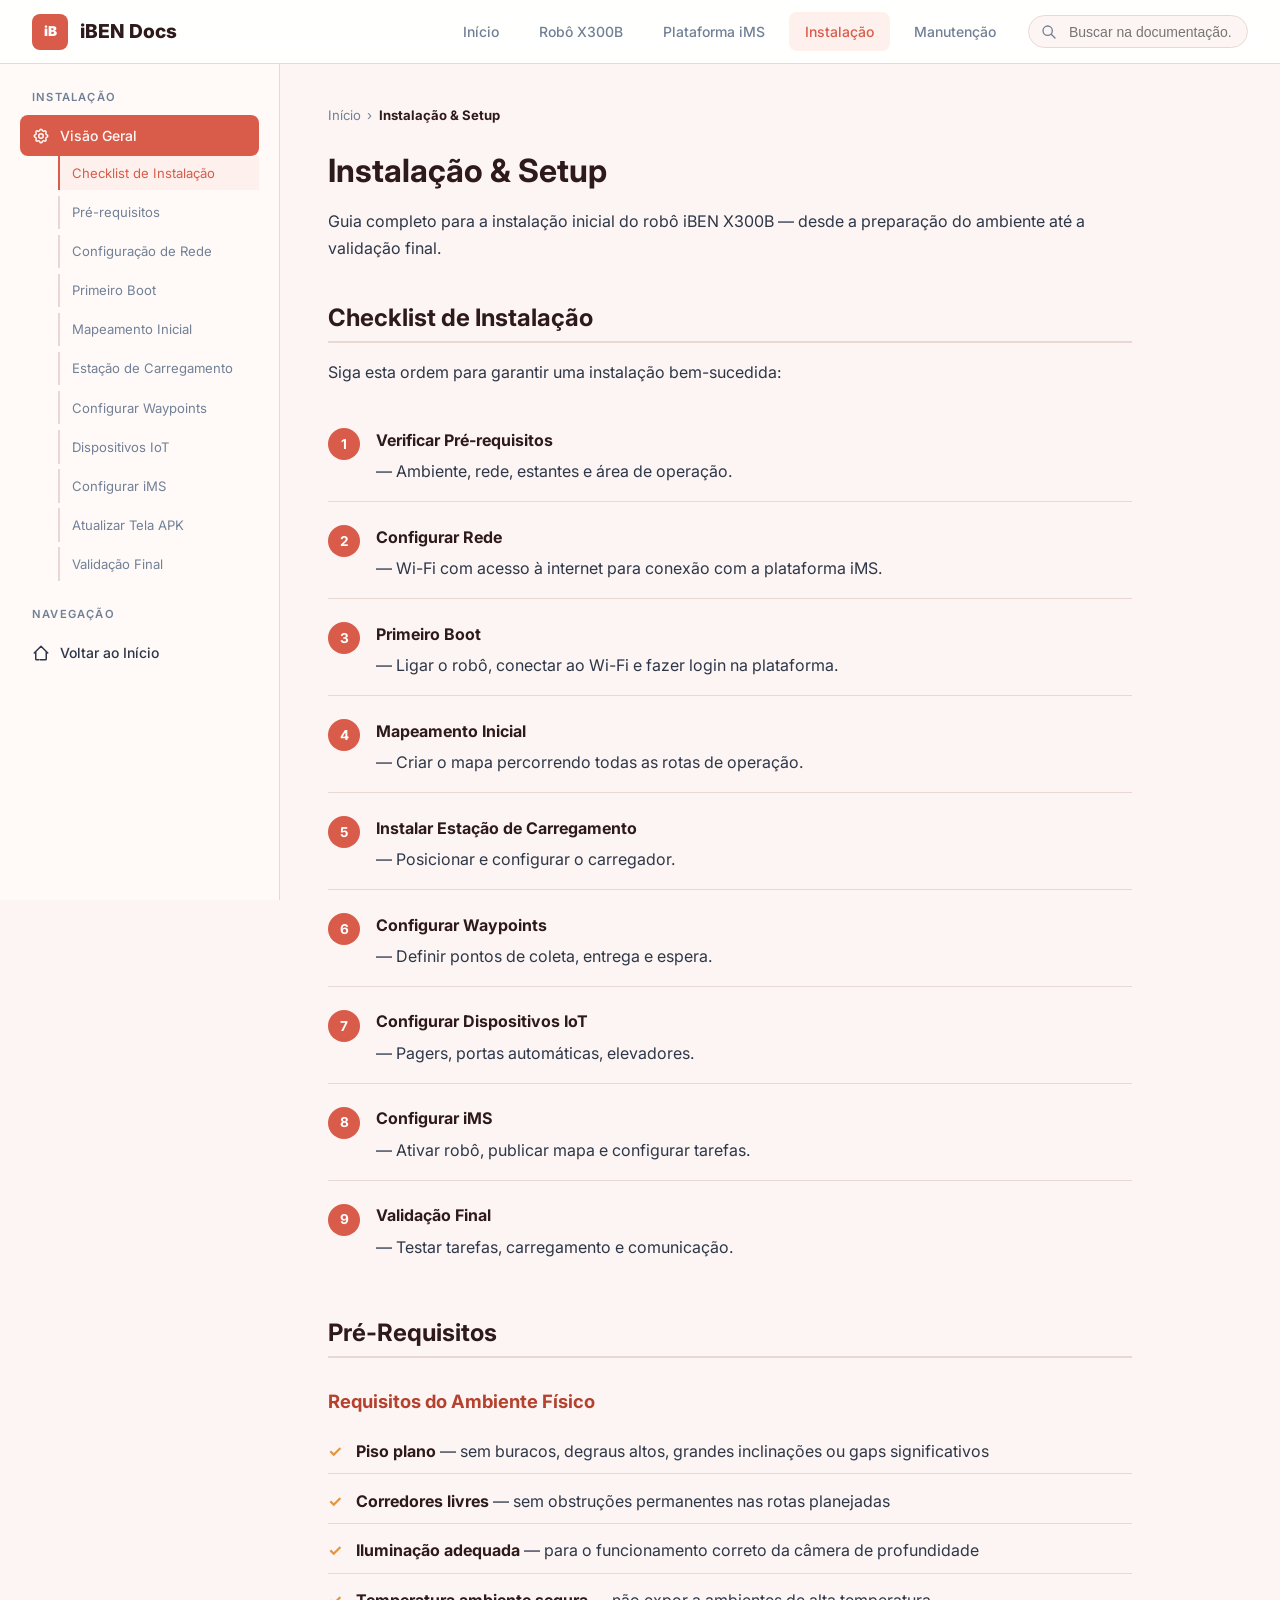
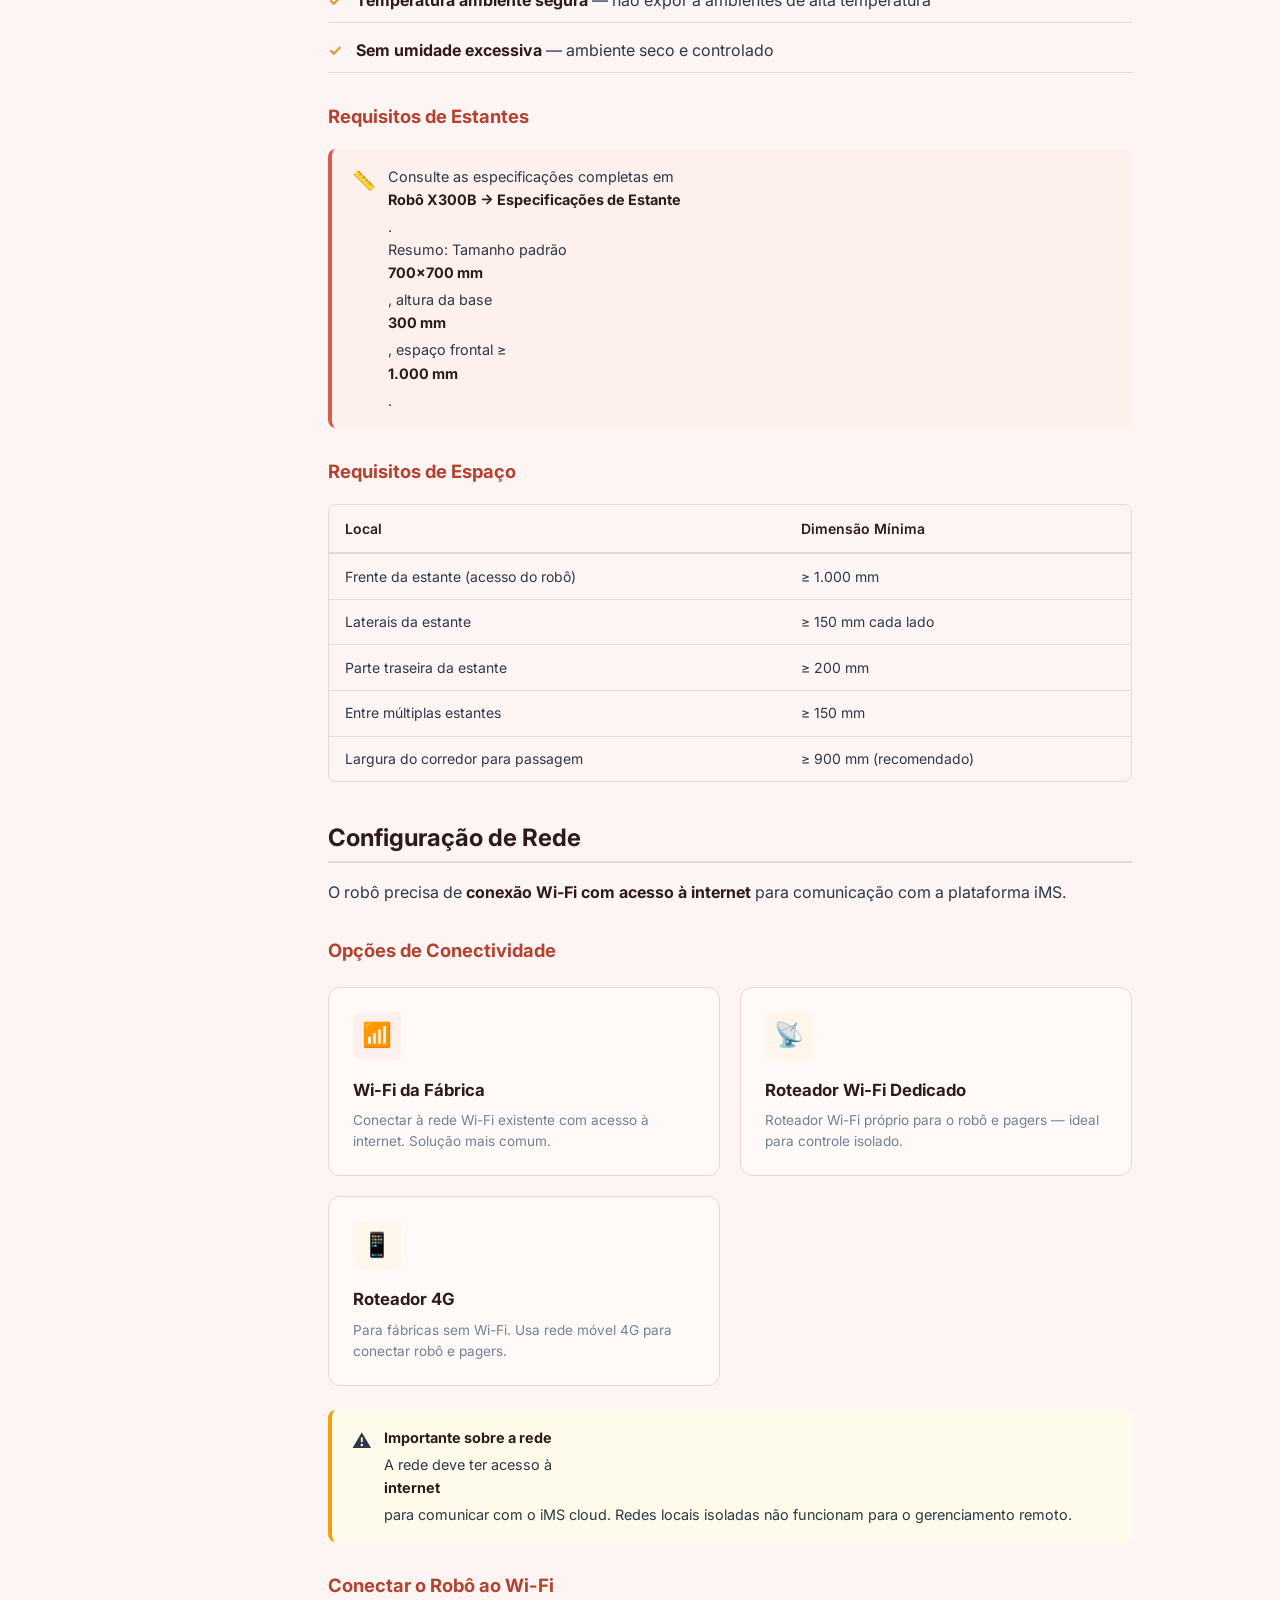
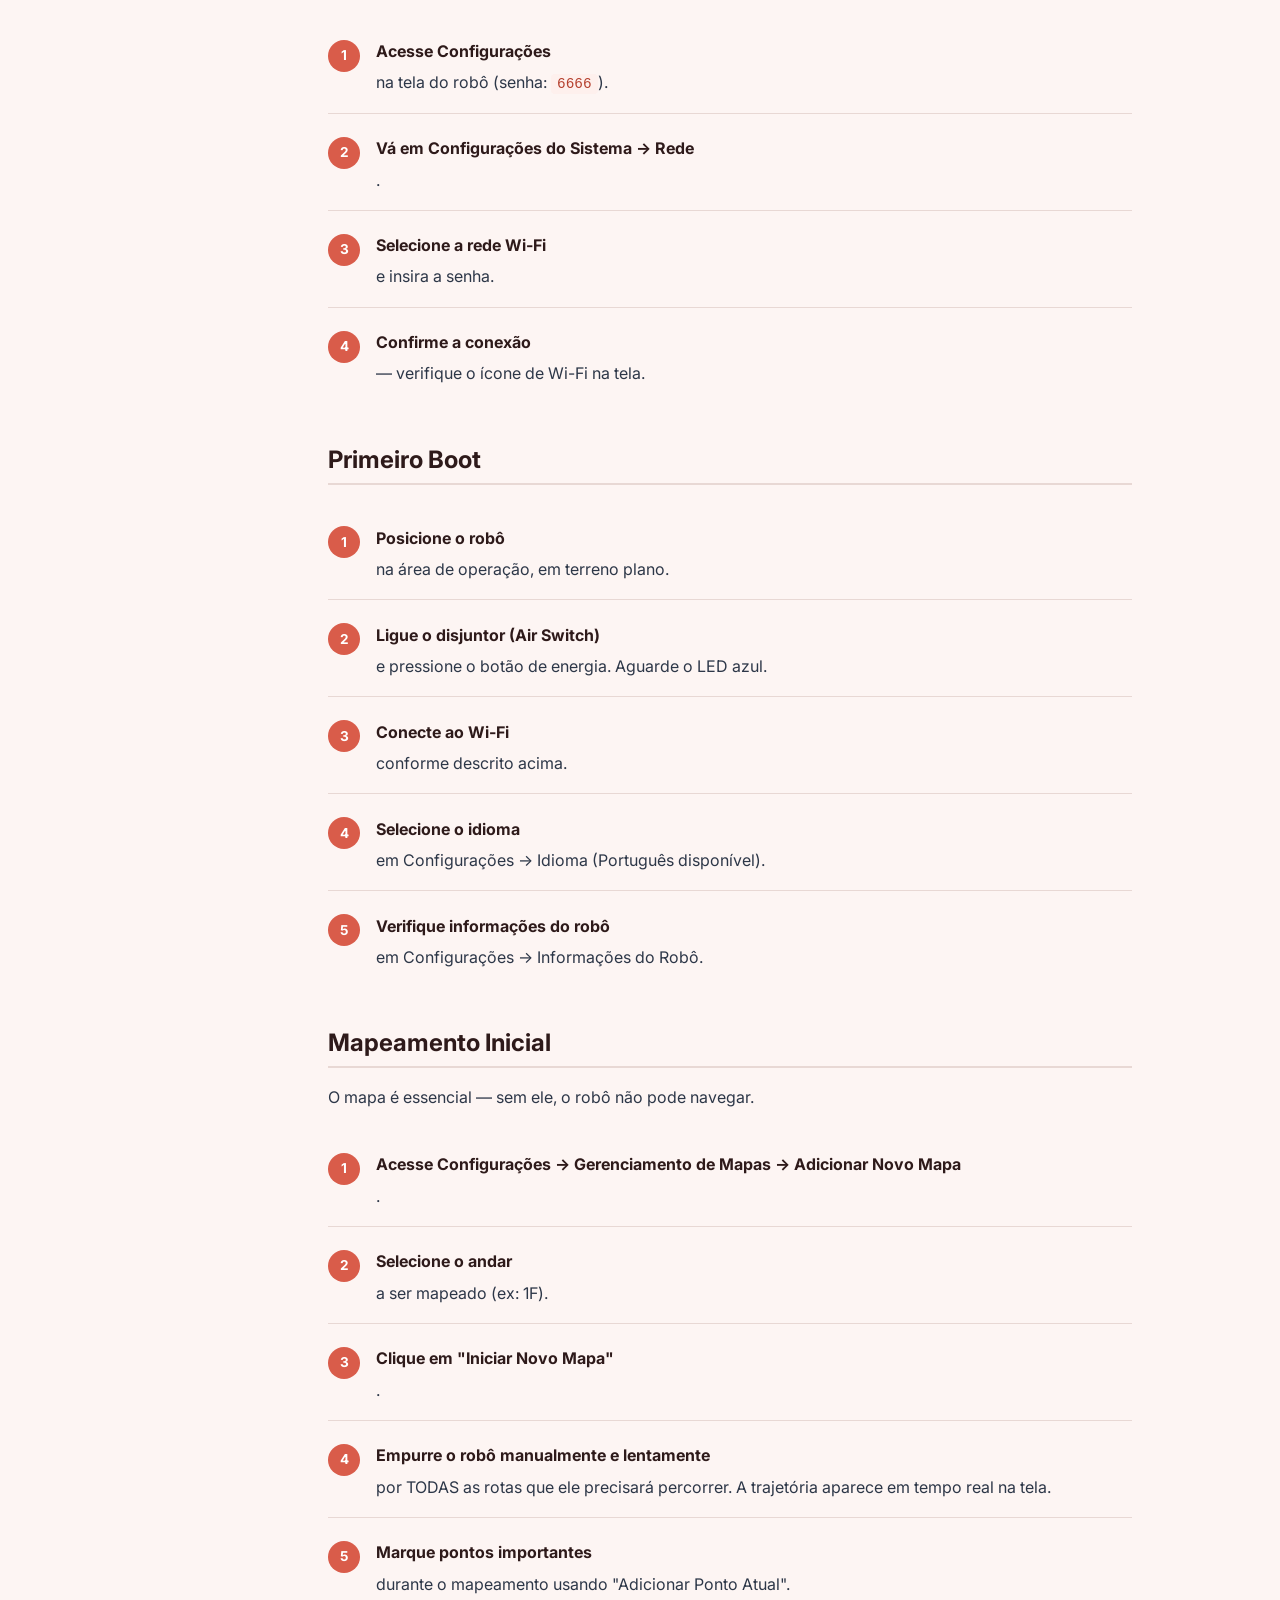
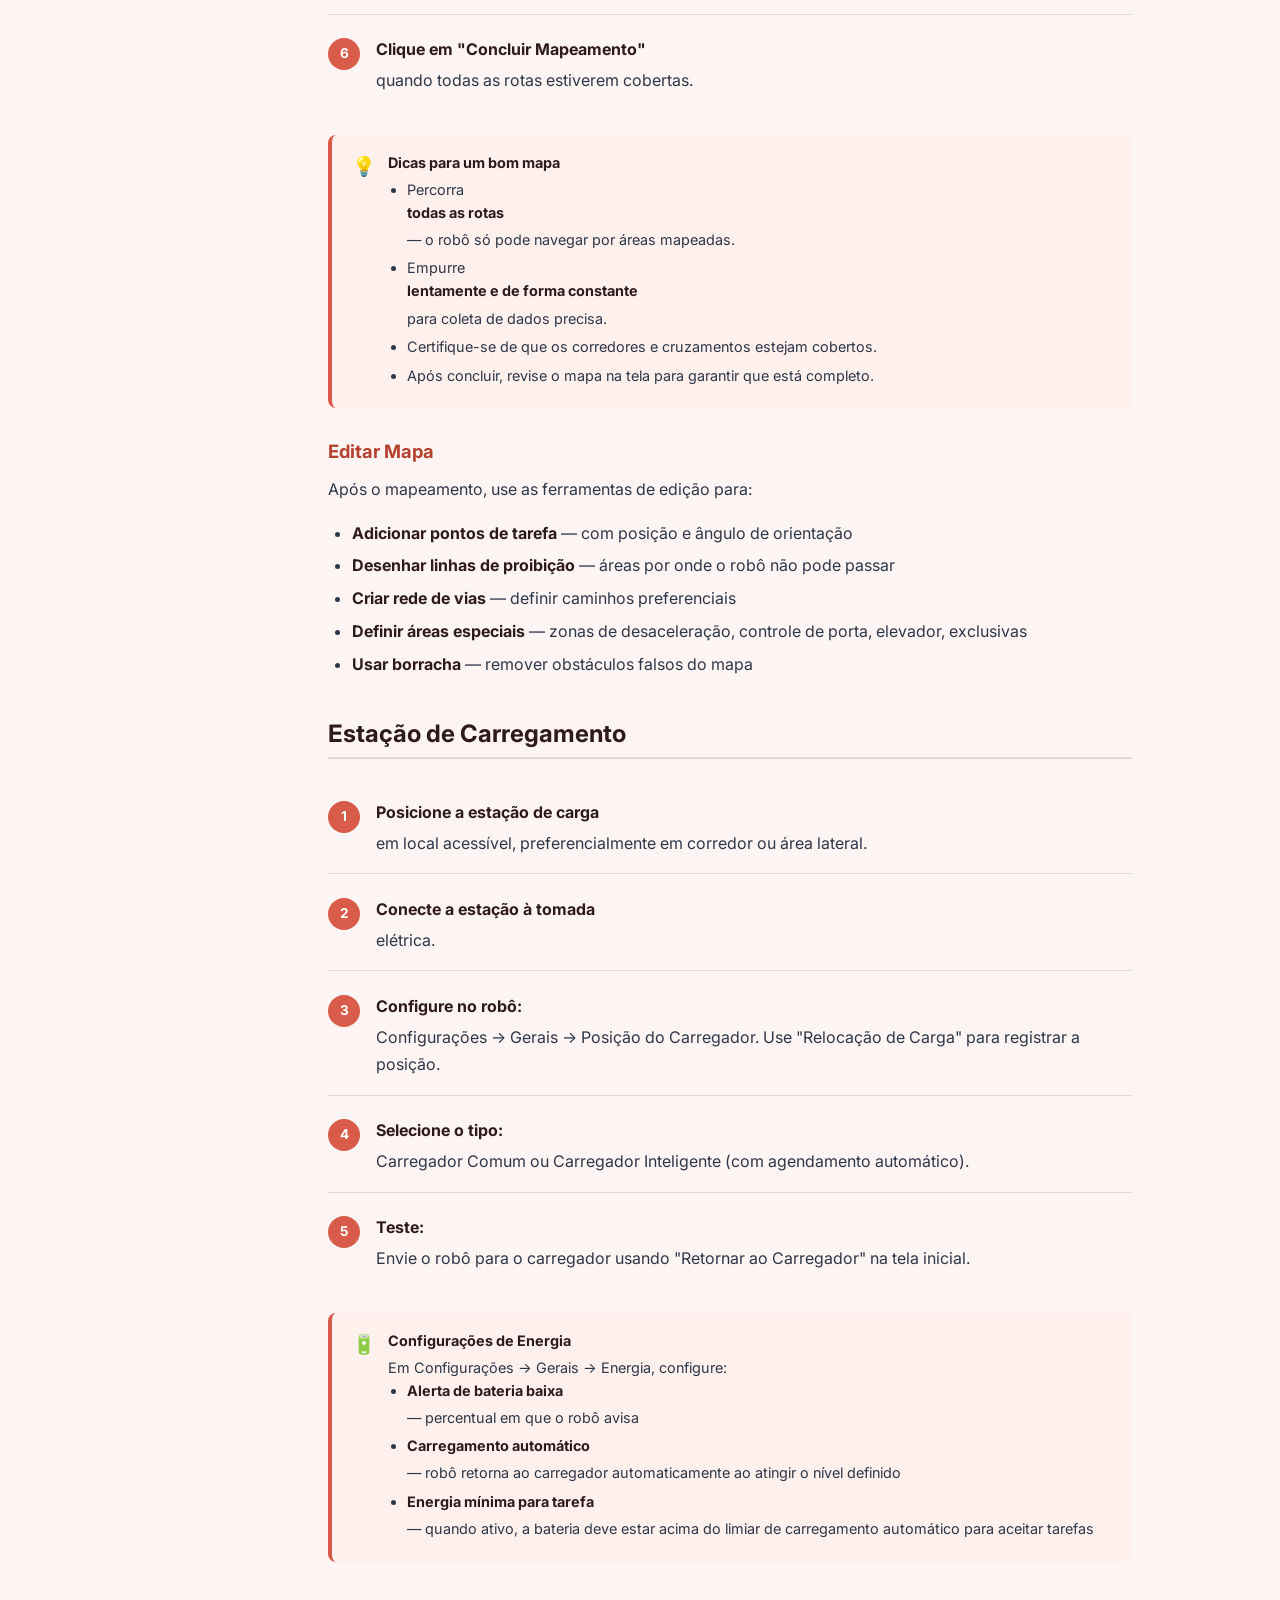
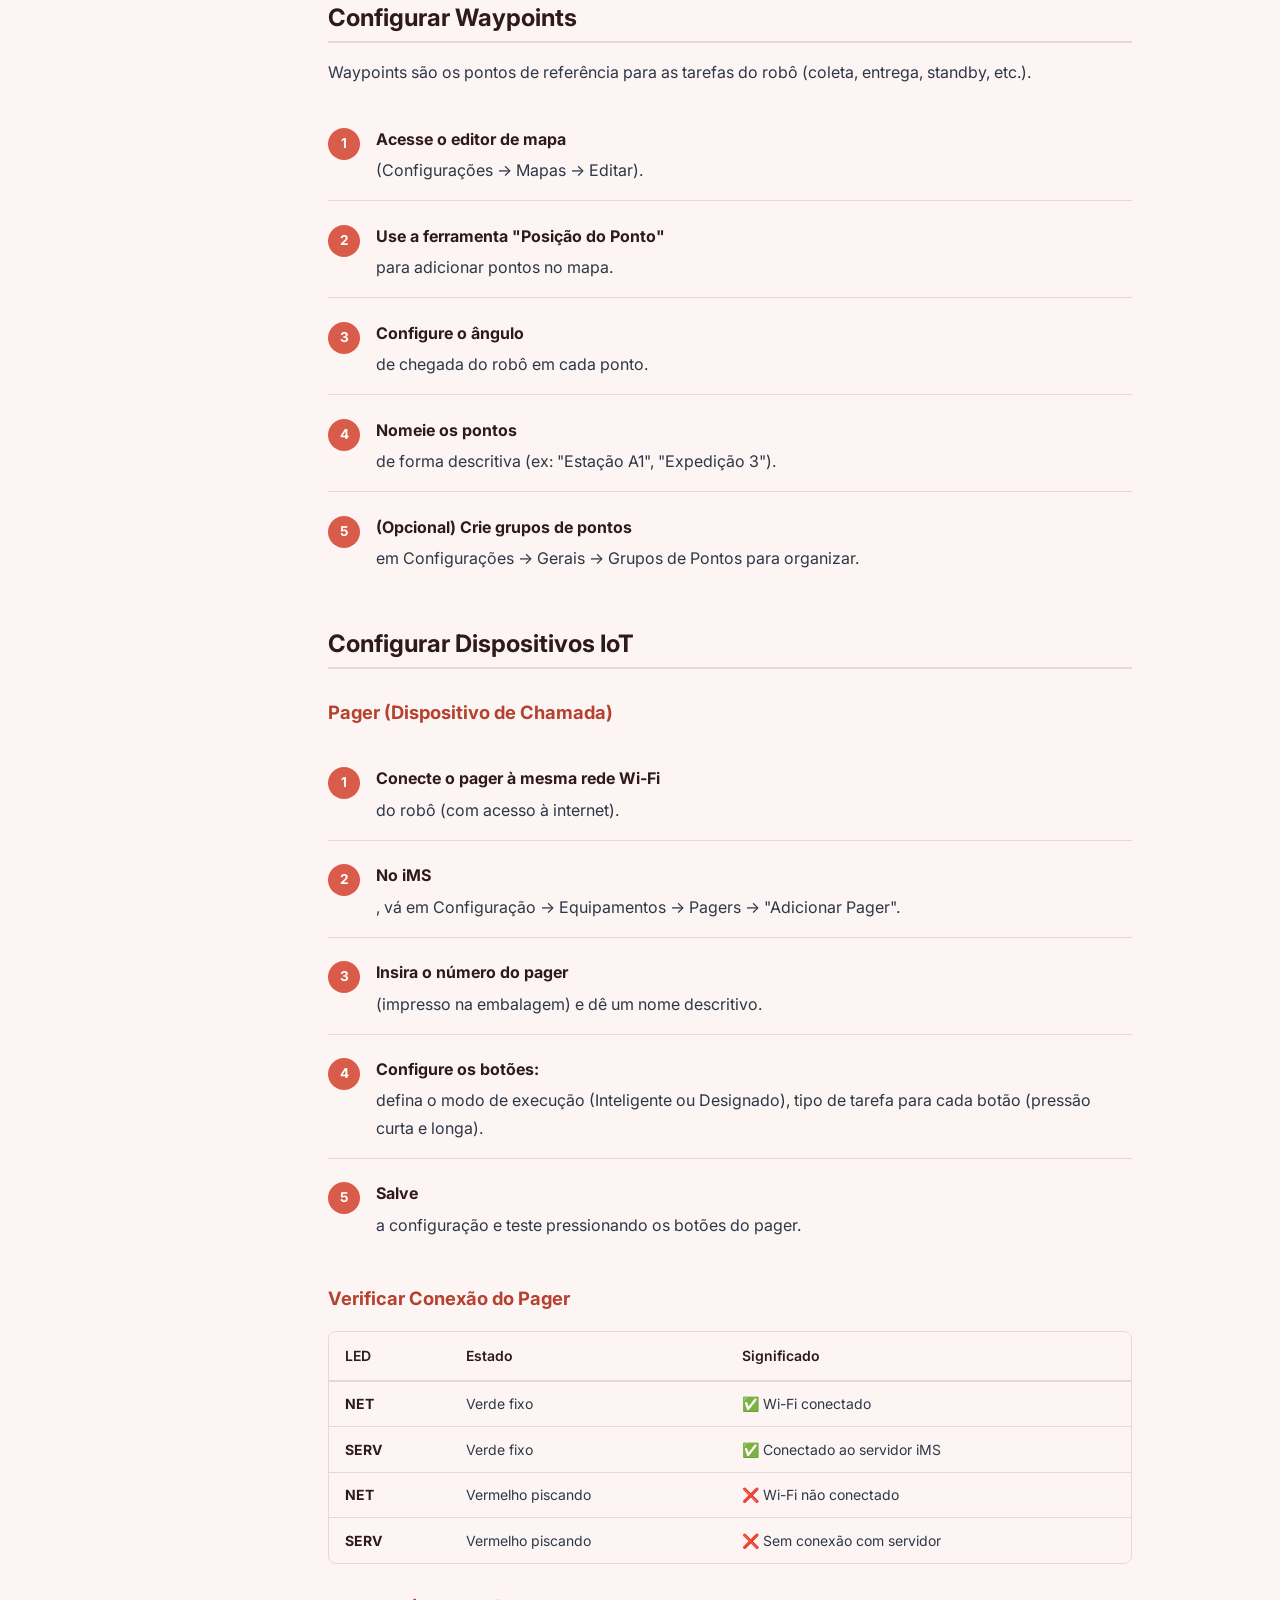
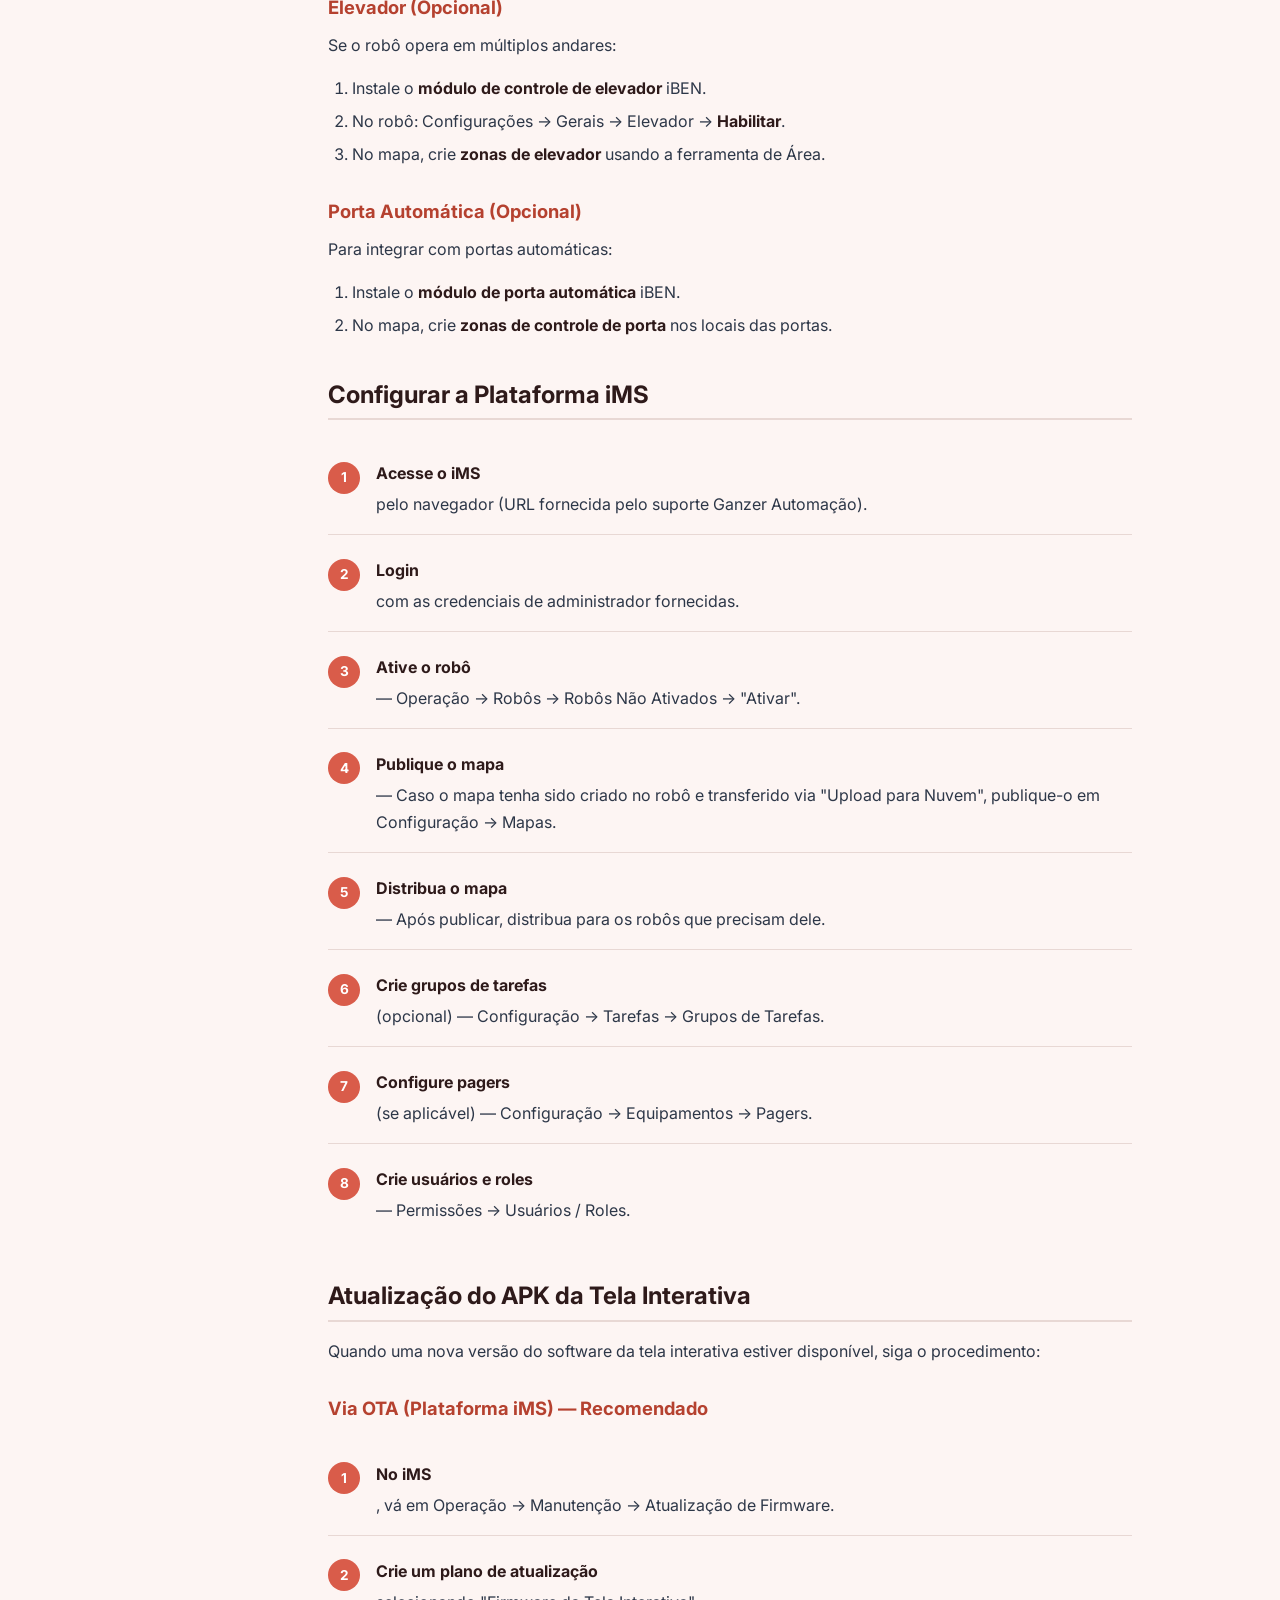
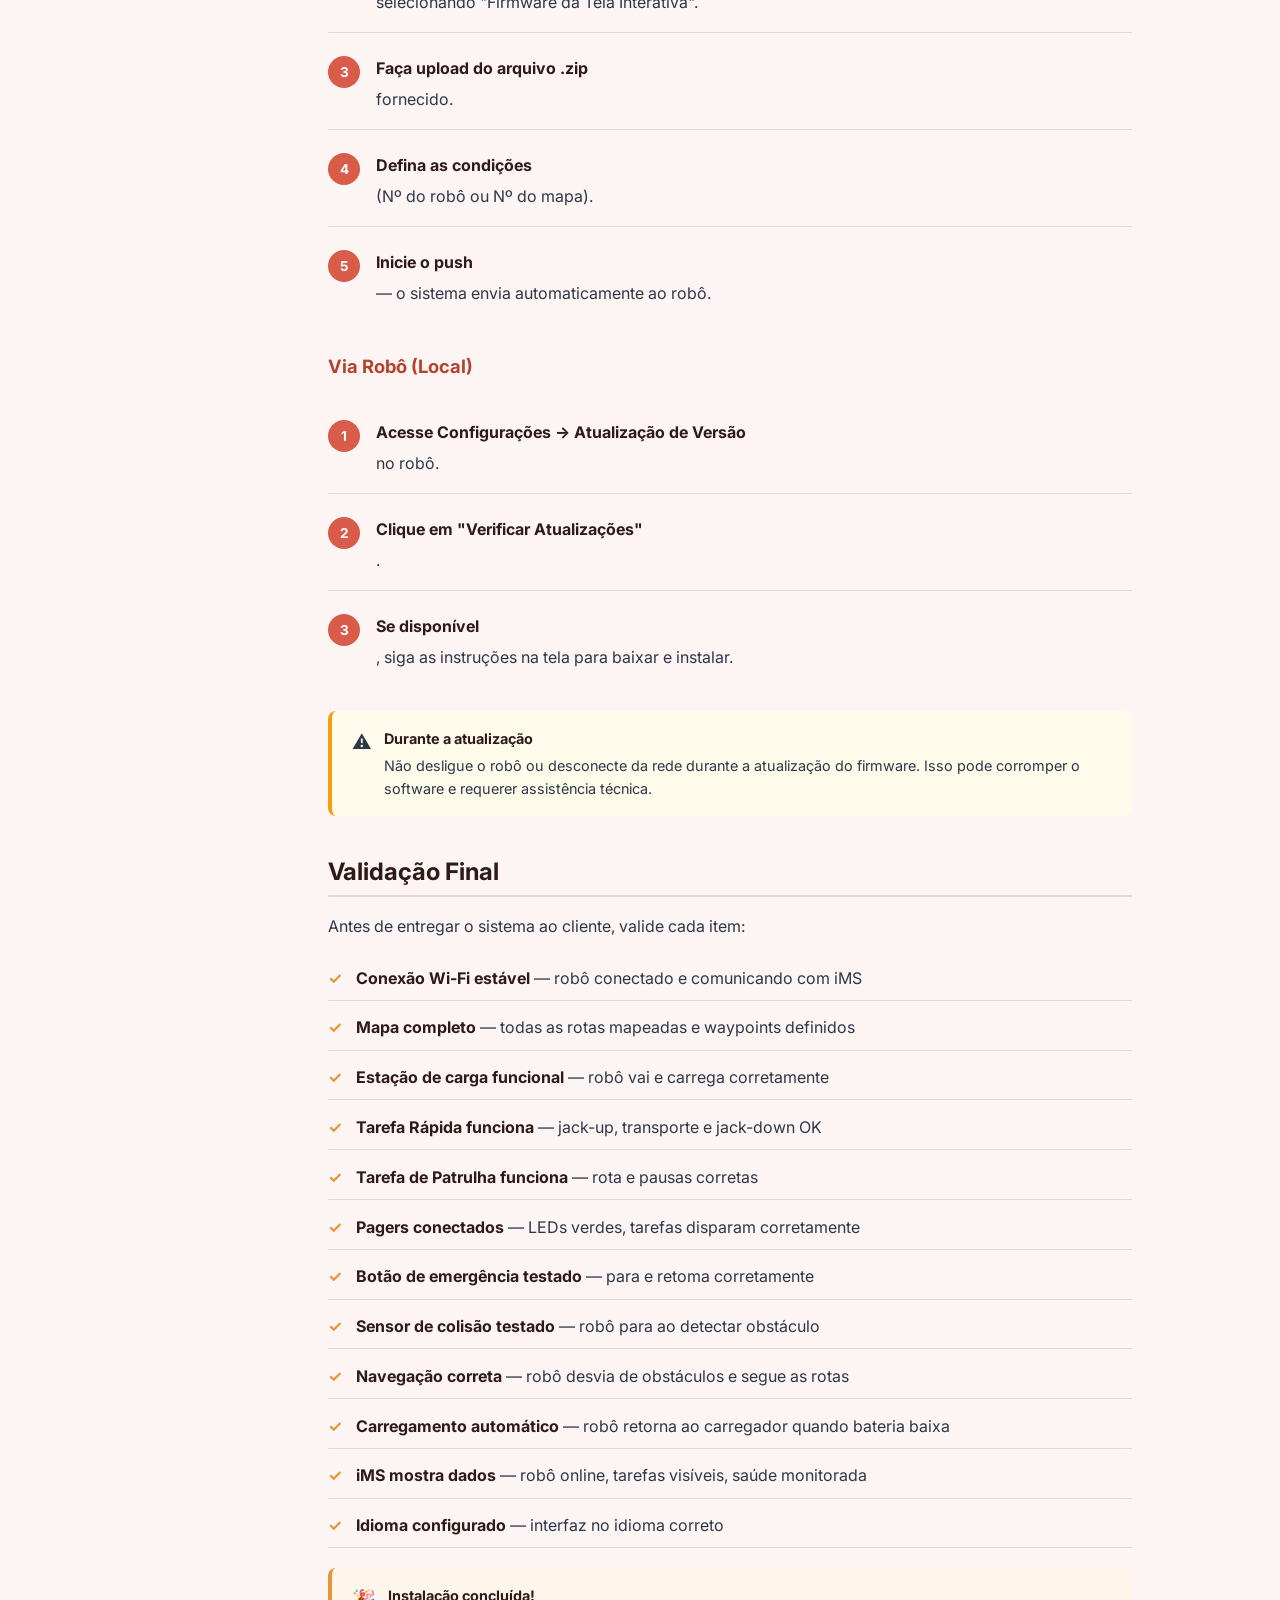
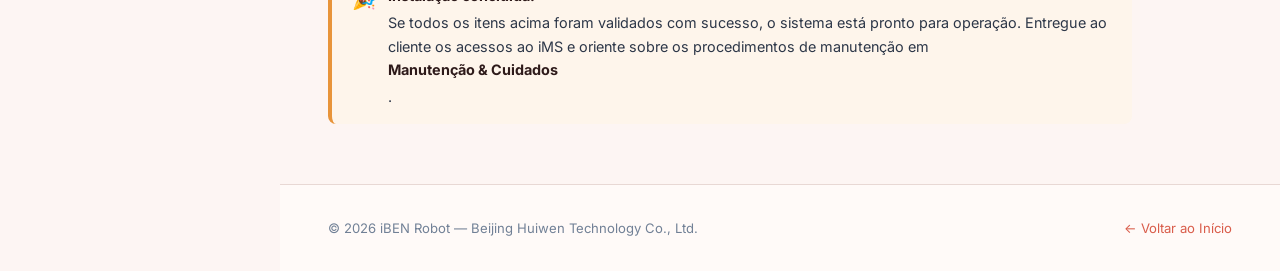
==== docs/installation.html @ 7b6101e2 "first commit" ====
<!DOCTYPE html>
<html lang="pt-BR">
<head>
  <meta charset="UTF-8">
  <meta name="viewport" content="width=device-width, initial-scale=1.0">
  <title>Instalação & Setup — iBEN Docs</title>
  <link href="https://fonts.googleapis.com/css2?family=Inter:wght@400;500;600;700;800;900&display=swap" rel="stylesheet">
  <link rel="stylesheet" href="css/style.css">
</head>
<body>

  <header class="header">
    <button class="menu-toggle" aria-label="Menu"><span></span><span></span><span></span></button>
    <a href="index.html" class="header__logo">
      <div class="header__logo-icon">iB</div>
      iBEN Docs
    </a>
    <nav class="header__nav">
      <a href="index.html">Início</a>
      <a href="robot-x300b.html">Robô X300B</a>
      <a href="ims-platform.html">Plataforma iMS</a>
      <a href="installation.html" class="active">Instalação</a>
      <a href="maintenance.html">Manutenção</a>
    </nav>
    <div class="header__search">
      <svg xmlns="http://www.w3.org/2000/svg" fill="none" viewBox="0 0 24 24" stroke="currentColor" stroke-width="2"><path stroke-linecap="round" stroke-linejoin="round" d="M21 21l-6-6m2-5a7 7 0 11-14 0 7 7 0 0114 0z"/></svg>
      <input type="text" placeholder="Buscar na documentação...">
    </div>
  </header>

  <div class="search-results"><div class="search-results__panel"></div></div>

  <div class="layout">

    <aside class="sidebar">
      <div class="sidebar__section">
        <div class="sidebar__title">Instalação</div>
        <a href="installation.html" class="sidebar__link active">
          <svg xmlns="http://www.w3.org/2000/svg" fill="none" viewBox="0 0 24 24" stroke="currentColor" stroke-width="2"><path stroke-linecap="round" stroke-linejoin="round" d="M10.325 4.317c.426-1.756 2.924-1.756 3.35 0a1.724 1.724 0 002.573 1.066c1.543-.94 3.31.826 2.37 2.37a1.724 1.724 0 001.066 2.573c1.756.426 1.756 2.924 0 3.35a1.724 1.724 0 00-1.066 2.573c.94 1.543-.826 3.31-2.37 2.37a1.724 1.724 0 00-2.573 1.066c-.426 1.756-2.924 1.756-3.35 0a1.724 1.724 0 00-2.573-1.066c-1.543.94-3.31-.826-2.37-2.37a1.724 1.724 0 00-1.066-2.573c-1.756-.426-1.756-2.924 0-3.35a1.724 1.724 0 001.066-2.573c-.94-1.543.826-3.31 2.37-2.37.996.608 2.296.07 2.572-1.065z"/><path stroke-linecap="round" stroke-linejoin="round" d="M15 12a3 3 0 11-6 0 3 3 0 016 0z"/></svg>
          Visão Geral
        </a>
        <ul class="sidebar__sublinks">
          <li><a href="#overview">Checklist de Instalação</a></li>
          <li><a href="#prerequisites">Pré-requisitos</a></li>
          <li><a href="#network">Configuração de Rede</a></li>
          <li><a href="#first-boot">Primeiro Boot</a></li>
          <li><a href="#mapping">Mapeamento Inicial</a></li>
          <li><a href="#charging">Estação de Carregamento</a></li>
          <li><a href="#waypoints">Configurar Waypoints</a></li>
          <li><a href="#iot">Dispositivos IoT</a></li>
          <li><a href="#ims-setup">Configurar iMS</a></li>
          <li><a href="#apk-update">Atualizar Tela APK</a></li>
          <li><a href="#validation">Validação Final</a></li>
        </ul>
      </div>

      <div class="sidebar__section">
        <div class="sidebar__title">Navegação</div>
        <a href="index.html" class="sidebar__link">
          <svg xmlns="http://www.w3.org/2000/svg" fill="none" viewBox="0 0 24 24" stroke="currentColor" stroke-width="2"><path stroke-linecap="round" stroke-linejoin="round" d="M3 12l2-2m0 0l7-7 7 7M5 10v10a1 1 0 001 1h3m10-11l2 2m-2-2v10a1 1 0 01-1 1h-3m-4 0h4"/></svg>
          Voltar ao Início
        </a>
      </div>
    </aside>

    <main class="main">

      <div class="breadcrumb">
        <a href="index.html">Início</a>
        <span>›</span>
        <strong>Instalação & Setup</strong>
      </div>

      <h1>Instalação & Setup</h1>
      <p>Guia completo para a instalação inicial do robô iBEN X300B — desde a preparação do ambiente até a validação final.</p>

      <!-- ══ OVERVIEW ══ -->
      <h2 id="overview">Checklist de Instalação</h2>
      <p>Siga esta ordem para garantir uma instalação bem-sucedida:</p>

      <ol class="steps">
        <li><div><strong>Verificar Pré-requisitos</strong> — Ambiente, rede, estantes e área de operação.</div></li>
        <li><div><strong>Configurar Rede</strong> — Wi-Fi com acesso à internet para conexão com a plataforma iMS.</div></li>
        <li><div><strong>Primeiro Boot</strong> — Ligar o robô, conectar ao Wi-Fi e fazer login na plataforma.</div></li>
        <li><div><strong>Mapeamento Inicial</strong> — Criar o mapa percorrendo todas as rotas de operação.</div></li>
        <li><div><strong>Instalar Estação de Carregamento</strong> — Posicionar e configurar o carregador.</div></li>
        <li><div><strong>Configurar Waypoints</strong> — Definir pontos de coleta, entrega e espera.</div></li>
        <li><div><strong>Configurar Dispositivos IoT</strong> — Pagers, portas automáticas, elevadores.</div></li>
        <li><div><strong>Configurar iMS</strong> — Ativar robô, publicar mapa e configurar tarefas.</div></li>
        <li><div><strong>Validação Final</strong> — Testar tarefas, carregamento e comunicação.</div></li>
      </ol>

      <!-- ══ PREREQUISITES ══ -->
      <h2 id="prerequisites">Pré-Requisitos</h2>

      <h3>Requisitos do Ambiente Físico</h3>
      <ul class="checklist">
        <li><strong>Piso plano</strong> — sem buracos, degraus altos, grandes inclinações ou gaps significativos</li>
        <li><strong>Corredores livres</strong> — sem obstruções permanentes nas rotas planejadas</li>
        <li><strong>Iluminação adequada</strong> — para o funcionamento correto da câmera de profundidade</li>
        <li><strong>Temperatura ambiente segura</strong> — não expor a ambientes de alta temperatura</li>
        <li><strong>Sem umidade excessiva</strong> — ambiente seco e controlado</li>
      </ul>

      <h3>Requisitos de Estantes</h3>
      <div class="callout callout--info">
        <div class="callout__icon">📏</div>
        <div>
          <p>Consulte as especificações completas em <a href="robot-x300b.html#shelf-specs"><strong>Robô X300B → Especificações de Estante</strong></a>.</p>
          <p>Resumo: Tamanho padrão <strong>700×700 mm</strong>, altura da base <strong>300 mm</strong>, espaço frontal ≥ <strong>1.000 mm</strong>.</p>
        </div>
      </div>

      <h3>Requisitos de Espaço</h3>
      <div class="table-wrap">
        <table>
          <thead>
            <tr><th>Local</th><th>Dimensão Mínima</th></tr>
          </thead>
          <tbody>
            <tr><td>Frente da estante (acesso do robô)</td><td>≥ 1.000 mm</td></tr>
            <tr><td>Laterais da estante</td><td>≥ 150 mm cada lado</td></tr>
            <tr><td>Parte traseira da estante</td><td>≥ 200 mm</td></tr>
            <tr><td>Entre múltiplas estantes</td><td>≥ 150 mm</td></tr>
            <tr><td>Largura do corredor para passagem</td><td>≥ 900 mm (recomendado)</td></tr>
          </tbody>
        </table>
      </div>

      <!-- ══ NETWORK ══ -->
      <h2 id="network">Configuração de Rede</h2>

      <p>O robô precisa de <strong>conexão Wi-Fi com acesso à internet</strong> para comunicação com a plataforma iMS.</p>

      <h3>Opções de Conectividade</h3>
      <div class="cards">
        <div class="card">
          <div class="card__icon card__icon--blue">📶</div>
          <div class="card__title">Wi-Fi da Fábrica</div>
          <div class="card__desc">Conectar à rede Wi-Fi existente com acesso à internet. Solução mais comum.</div>
        </div>
        <div class="card">
          <div class="card__icon card__icon--green">📡</div>
          <div class="card__title">Roteador Wi-Fi Dedicado</div>
          <div class="card__desc">Roteador Wi-Fi próprio para o robô e pagers — ideal para controle isolado.</div>
        </div>
        <div class="card">
          <div class="card__icon card__icon--orange">📱</div>
          <div class="card__title">Roteador 4G</div>
          <div class="card__desc">Para fábricas sem Wi-Fi. Usa rede móvel 4G para conectar robô e pagers.</div>
        </div>
      </div>

      <div class="callout callout--warning">
        <div class="callout__icon">⚠️</div>
        <div>
          <strong>Importante sobre a rede</strong>
          <p>A rede deve ter acesso à <strong>internet</strong> para comunicar com o iMS cloud. Redes locais isoladas não funcionam para o gerenciamento remoto.</p>
        </div>
      </div>

      <h3>Conectar o Robô ao Wi-Fi</h3>
      <ol class="steps">
        <li><div><strong>Acesse Configurações</strong> na tela do robô (senha: <code>6666</code>).</div></li>
        <li><div><strong>Vá em Configurações do Sistema → Rede</strong>.</div></li>
        <li><div><strong>Selecione a rede Wi-Fi</strong> e insira a senha.</div></li>
        <li><div><strong>Confirme a conexão</strong> — verifique o ícone de Wi-Fi na tela.</div></li>
      </ol>

      <!-- ══ FIRST BOOT ══ -->
      <h2 id="first-boot">Primeiro Boot</h2>

      <ol class="steps">
        <li><div><strong>Posicione o robô</strong> na área de operação, em terreno plano.</div></li>
        <li><div><strong>Ligue o disjuntor (Air Switch)</strong> e pressione o botão de energia. Aguarde o LED azul.</div></li>
        <li><div><strong>Conecte ao Wi-Fi</strong> conforme descrito acima.</div></li>
        <li><div><strong>Selecione o idioma</strong> em Configurações → Idioma (Português disponível).</div></li>
        <li><div><strong>Verifique informações do robô</strong> em Configurações → Informações do Robô.</div></li>
      </ol>

      <!-- ══ MAPPING ══ -->
      <h2 id="mapping">Mapeamento Inicial</h2>
      <p>O mapa é essencial — sem ele, o robô não pode navegar.</p>

      <ol class="steps">
        <li><div><strong>Acesse Configurações → Gerenciamento de Mapas → Adicionar Novo Mapa</strong>.</div></li>
        <li><div><strong>Selecione o andar</strong> a ser mapeado (ex: 1F).</div></li>
        <li><div><strong>Clique em "Iniciar Novo Mapa"</strong>.</div></li>
        <li><div><strong>Empurre o robô manualmente e lentamente</strong> por TODAS as rotas que ele precisará percorrer. A trajetória aparece em tempo real na tela.</div></li>
        <li><div><strong>Marque pontos importantes</strong> durante o mapeamento usando "Adicionar Ponto Atual".</div></li>
        <li><div><strong>Clique em "Concluir Mapeamento"</strong> quando todas as rotas estiverem cobertas.</div></li>
      </ol>

      <div class="callout callout--info">
        <div class="callout__icon">💡</div>
        <div>
          <strong>Dicas para um bom mapa</strong>
          <ul style="margin:0; padding-left:1.2rem;">
            <li>Percorra <strong>todas as rotas</strong> — o robô só pode navegar por áreas mapeadas.</li>
            <li>Empurre <strong>lentamente e de forma constante</strong> para coleta de dados precisa.</li>
            <li>Certifique-se de que os corredores e cruzamentos estejam cobertos.</li>
            <li>Após concluir, revise o mapa na tela para garantir que está completo.</li>
          </ul>
        </div>
      </div>

      <h3>Editar Mapa</h3>
      <p>Após o mapeamento, use as ferramentas de edição para:</p>
      <ul>
        <li><strong>Adicionar pontos de tarefa</strong> — com posição e ângulo de orientação</li>
        <li><strong>Desenhar linhas de proibição</strong> — áreas por onde o robô não pode passar</li>
        <li><strong>Criar rede de vias</strong> — definir caminhos preferenciais</li>
        <li><strong>Definir áreas especiais</strong> — zonas de desaceleração, controle de porta, elevador, exclusivas</li>
        <li><strong>Usar borracha</strong> — remover obstáculos falsos do mapa</li>
      </ul>

      <!-- ══ CHARGING ══ -->
      <h2 id="charging">Estação de Carregamento</h2>

      <ol class="steps">
        <li><div><strong>Posicione a estação de carga</strong> em local acessível, preferencialmente em corredor ou área lateral.</div></li>
        <li><div><strong>Conecte a estação à tomada</strong> elétrica.</div></li>
        <li><div><strong>Configure no robô:</strong> Configurações → Gerais → Posição do Carregador. Use "Relocação de Carga" para registrar a posição.</div></li>
        <li><div><strong>Selecione o tipo:</strong> Carregador Comum ou Carregador Inteligente (com agendamento automático).</div></li>
        <li><div><strong>Teste:</strong> Envie o robô para o carregador usando "Retornar ao Carregador" na tela inicial.</div></li>
      </ol>

      <div class="callout callout--info">
        <div class="callout__icon">🔋</div>
        <div>
          <strong>Configurações de Energia</strong>
          <p>Em Configurações → Gerais → Energia, configure:</p>
          <ul style="margin:0; padding-left:1.2rem;">
            <li><strong>Alerta de bateria baixa</strong> — percentual em que o robô avisa</li>
            <li><strong>Carregamento automático</strong> — robô retorna ao carregador automaticamente ao atingir o nível definido</li>
            <li><strong>Energia mínima para tarefa</strong> — quando ativo, a bateria deve estar acima do limiar de carregamento automático para aceitar tarefas</li>
          </ul>
        </div>
      </div>

      <!-- ══ WAYPOINTS ══ -->
      <h2 id="waypoints">Configurar Waypoints</h2>
      <p>Waypoints são os pontos de referência para as tarefas do robô (coleta, entrega, standby, etc.).</p>

      <ol class="steps">
        <li><div><strong>Acesse o editor de mapa</strong> (Configurações → Mapas → Editar).</div></li>
        <li><div><strong>Use a ferramenta "Posição do Ponto"</strong> para adicionar pontos no mapa.</div></li>
        <li><div><strong>Configure o ângulo</strong> de chegada do robô em cada ponto.</div></li>
        <li><div><strong>Nomeie os pontos</strong> de forma descritiva (ex: "Estação A1", "Expedição 3").</div></li>
        <li><div><strong>(Opcional) Crie grupos de pontos</strong> em Configurações → Gerais → Grupos de Pontos para organizar.</div></li>
      </ol>

      <!-- ══ IoT ══ -->
      <h2 id="iot">Configurar Dispositivos IoT</h2>

      <h3>Pager (Dispositivo de Chamada)</h3>
      <ol class="steps">
        <li><div><strong>Conecte o pager à mesma rede Wi-Fi</strong> do robô (com acesso à internet).</div></li>
        <li><div><strong>No iMS</strong>, vá em Configuração → Equipamentos → Pagers → "Adicionar Pager".</div></li>
        <li><div><strong>Insira o número do pager</strong> (impresso na embalagem) e dê um nome descritivo.</div></li>
        <li><div><strong>Configure os botões:</strong> defina o modo de execução (Inteligente ou Designado), tipo de tarefa para cada botão (pressão curta e longa).</div></li>
        <li><div><strong>Salve</strong> a configuração e teste pressionando os botões do pager.</div></li>
      </ol>

      <h3>Verificar Conexão do Pager</h3>
      <div class="table-wrap">
        <table>
          <thead>
            <tr><th>LED</th><th>Estado</th><th>Significado</th></tr>
          </thead>
          <tbody>
            <tr><td><strong>NET</strong></td><td>Verde fixo</td><td>✅ Wi-Fi conectado</td></tr>
            <tr><td><strong>SERV</strong></td><td>Verde fixo</td><td>✅ Conectado ao servidor iMS</td></tr>
            <tr><td><strong>NET</strong></td><td>Vermelho piscando</td><td>❌ Wi-Fi não conectado</td></tr>
            <tr><td><strong>SERV</strong></td><td>Vermelho piscando</td><td>❌ Sem conexão com servidor</td></tr>
          </tbody>
        </table>
      </div>

      <h3>Elevador (Opcional)</h3>
      <p>Se o robô opera em múltiplos andares:</p>
      <ol>
        <li>Instale o <strong>módulo de controle de elevador</strong> iBEN.</li>
        <li>No robô: Configurações → Gerais → Elevador → <strong>Habilitar</strong>.</li>
        <li>No mapa, crie <strong>zonas de elevador</strong> usando a ferramenta de Área.</li>
      </ol>

      <h3>Porta Automática (Opcional)</h3>
      <p>Para integrar com portas automáticas:</p>
      <ol>
        <li>Instale o <strong>módulo de porta automática</strong> iBEN.</li>
        <li>No mapa, crie <strong>zonas de controle de porta</strong> nos locais das portas.</li>
      </ol>

      <!-- ══ IMS SETUP ══ -->
      <h2 id="ims-setup">Configurar a Plataforma iMS</h2>

      <ol class="steps">
        <li><div><strong>Acesse o iMS</strong> pelo navegador (URL fornecida pelo suporte Ganzer Automação).</div></li>
        <li><div><strong>Login</strong> com as credenciais de administrador fornecidas.</div></li>
        <li><div><strong>Ative o robô</strong> — Operação → Robôs → Robôs Não Ativados → "Ativar".</div></li>
        <li><div><strong>Publique o mapa</strong> — Caso o mapa tenha sido criado no robô e transferido via "Upload para Nuvem", publique-o em Configuração → Mapas.</div></li>
        <li><div><strong>Distribua o mapa</strong> — Após publicar, distribua para os robôs que precisam dele.</div></li>
        <li><div><strong>Crie grupos de tarefas</strong> (opcional) — Configuração → Tarefas → Grupos de Tarefas.</div></li>
        <li><div><strong>Configure pagers</strong> (se aplicável) — Configuração → Equipamentos → Pagers.</div></li>
        <li><div><strong>Crie usuários e roles</strong> — Permissões → Usuários / Roles.</div></li>
      </ol>

      <!-- ══ APK UPDATE ══ -->
      <h2 id="apk-update">Atualização do APK da Tela Interativa</h2>
      <p>Quando uma nova versão do software da tela interativa estiver disponível, siga o procedimento:</p>

      <h3>Via OTA (Plataforma iMS) — Recomendado</h3>
      <ol class="steps">
        <li><div><strong>No iMS</strong>, vá em Operação → Manutenção → Atualização de Firmware.</div></li>
        <li><div><strong>Crie um plano de atualização</strong> selecionando "Firmware da Tela Interativa".</div></li>
        <li><div><strong>Faça upload do arquivo .zip</strong> fornecido.</div></li>
        <li><div><strong>Defina as condições</strong> (Nº do robô ou Nº do mapa).</div></li>
        <li><div><strong>Inicie o push</strong> — o sistema envia automaticamente ao robô.</div></li>
      </ol>

      <h3>Via Robô (Local)</h3>
      <ol class="steps">
        <li><div><strong>Acesse Configurações → Atualização de Versão</strong> no robô.</div></li>
        <li><div><strong>Clique em "Verificar Atualizações"</strong>.</div></li>
        <li><div><strong>Se disponível</strong>, siga as instruções na tela para baixar e instalar.</div></li>
      </ol>

      <div class="callout callout--warning">
        <div class="callout__icon">⚠️</div>
        <div>
          <strong>Durante a atualização</strong>
          <p>Não desligue o robô ou desconecte da rede durante a atualização do firmware. Isso pode corromper o software e requerer assistência técnica.</p>
        </div>
      </div>

      <!-- ══ VALIDATION ══ -->
      <h2 id="validation">Validação Final</h2>
      <p>Antes de entregar o sistema ao cliente, valide cada item:</p>

      <ul class="checklist">
        <li><strong>Conexão Wi-Fi estável</strong> — robô conectado e comunicando com iMS</li>
        <li><strong>Mapa completo</strong> — todas as rotas mapeadas e waypoints definidos</li>
        <li><strong>Estação de carga funcional</strong> — robô vai e carrega corretamente</li>
        <li><strong>Tarefa Rápida funciona</strong> — jack-up, transporte e jack-down OK</li>
        <li><strong>Tarefa de Patrulha funciona</strong> — rota e pausas corretas</li>
        <li><strong>Pagers conectados</strong> — LEDs verdes, tarefas disparam corretamente</li>
        <li><strong>Botão de emergência testado</strong> — para e retoma corretamente</li>
        <li><strong>Sensor de colisão testado</strong> — robô para ao detectar obstáculo</li>
        <li><strong>Navegação correta</strong> — robô desvia de obstáculos e segue as rotas</li>
        <li><strong>Carregamento automático</strong> — robô retorna ao carregador quando bateria baixa</li>
        <li><strong>iMS mostra dados</strong> — robô online, tarefas visíveis, saúde monitorada</li>
        <li><strong>Idioma configurado</strong> — interfaz no idioma correto</li>
      </ul>

      <div class="callout callout--success">
        <div class="callout__icon">🎉</div>
        <div>
          <strong>Instalação concluída!</strong>
          <p>Se todos os itens acima foram validados com sucesso, o sistema está pronto para operação. Entregue ao cliente os acessos ao iMS e oriente sobre os procedimentos de manutenção em <a href="maintenance.html"><strong>Manutenção & Cuidados</strong></a>.</p>
        </div>
      </div>

    </main>
  </div>

  <footer class="footer">
    <span>© 2026 iBEN Robot — Beijing Huiwen Technology Co., Ltd.</span>
    <span><a href="index.html">← Voltar ao Início</a></span>
  </footer>

  <script src="js/main.js"></script>
</body>
</html>
---- docs/css/style.css ----
/* ═══════════════════════════════════════════════
   iBEN Robot Documentation — Clean Design System
   ═══════════════════════════════════════════════ */

/* ── Reset & Variables ─────────────────────── */
:root {
  --primary: #d95c4a;
  --primary-light: #fef0ed;
  --primary-dark: #b5412f;
  --accent: #e8943a;
  --accent-light: #fef5eb;
  --dark: #2e1a1a;
  --text: #2d3748;
  --text-light: #718096;
  --bg: #fdf5f3;
  --white: #fffaf8;
  --border: #e8d8d4;
  --shadow-sm: 0 1px 3px rgba(0,0,0,.06);
  --shadow-md: 0 4px 12px rgba(0,0,0,.08);
  --shadow-lg: 0 8px 30px rgba(0,0,0,.12);
  --radius: 12px;
  --radius-sm: 8px;
  --sidebar-w: 280px;
  --header-h: 64px;
  --transition: .25s cubic-bezier(.4,0,.2,1);
}

*, *::before, *::after { box-sizing: border-box; margin: 0; padding: 0; }
html { scroll-behavior: smooth; font-size: 16px; }
body {
  font-family: 'Inter', -apple-system, BlinkMacSystemFont, 'Segoe UI', sans-serif;
  color: var(--text);
  background: var(--bg);
  line-height: 1.7;
  -webkit-font-smoothing: antialiased;
}

/* ── Typography ────────────────────────────── */
h1, h2, h3, h4 { color: var(--dark); line-height: 1.3; font-weight: 700; }
h1 { font-size: 2rem; margin-bottom: 1rem; }
h2 { font-size: 1.5rem; margin: 2.5rem 0 1rem; padding-bottom: .5rem; border-bottom: 2px solid var(--border); }
h3 { font-size: 1.15rem; margin: 2rem 0 .75rem; color: var(--primary-dark); }
h4 { font-size: 1rem; margin: 1.5rem 0 .5rem; }
p { margin-bottom: 1rem; }
a { color: var(--primary); text-decoration: none; transition: color var(--transition); }
a:hover { color: var(--primary-dark); }
ul, ol { margin: 0 0 1rem 1.5rem; }
li { margin-bottom: .35rem; }
strong { color: var(--dark); }
code {
  background: var(--primary-light);
  padding: 2px 6px;
  border-radius: 4px;
  font-size: .9em;
  color: var(--primary-dark);
}

/* ── Header ────────────────────────────────── */
.header {
  position: fixed;
  top: 0; left: 0; right: 0;
  height: var(--header-h);
  background: var(--white);
  border-bottom: 1px solid var(--border);
  display: flex;
  align-items: center;
  padding: 0 2rem;
  z-index: 100;
  backdrop-filter: blur(12px);
  background: rgba(255,255,255,.92);
}
.header__logo {
  display: flex;
  align-items: center;
  gap: .75rem;
  font-weight: 800;
  font-size: 1.2rem;
  color: var(--dark);
  text-decoration: none;
}
.header__logo-icon {
  width: 36px; height: 36px;
  background: var(--primary);
  border-radius: var(--radius-sm);
  display: flex;
  align-items: center;
  justify-content: center;
  color: white;
  font-weight: 900;
  font-size: .85rem;
}
.header__nav {
  margin-left: auto;
  display: flex;
  align-items: center;
  gap: .5rem;
}
.header__nav a {
  padding: .5rem 1rem;
  border-radius: var(--radius-sm);
  font-size: .875rem;
  font-weight: 500;
  color: var(--text-light);
  transition: all var(--transition);
}
.header__nav a:hover, .header__nav a.active {
  color: var(--primary);
  background: var(--primary-light);
}
.header__search {
  position: relative;
  margin-left: 1rem;
}
.header__search input {
  border: 1px solid var(--border);
  border-radius: 100px;
  padding: .45rem 1rem .45rem 2.5rem;
  font-size: .875rem;
  width: 220px;
  background: var(--bg);
  transition: all var(--transition);
  outline: none;
}
.header__search input:focus {
  border-color: var(--primary);
  width: 280px;
  box-shadow: 0 0 0 3px rgba(0,87,255,.1);
}
.header__search svg {
  position: absolute;
  left: .8rem; top: 50%;
  transform: translateY(-50%);
  width: 16px; height: 16px;
  color: var(--text-light);
}
.menu-toggle {
  display: none;
  background: none;
  border: none;
  cursor: pointer;
  padding: .5rem;
  margin-right: .5rem;
}
.menu-toggle span {
  display: block;
  width: 22px; height: 2px;
  background: var(--dark);
  margin: 5px 0;
  transition: all var(--transition);
  border-radius: 2px;
}

/* ── Layout ────────────────────────────────── */
.layout {
  display: flex;
  margin-top: var(--header-h);
  min-height: calc(100vh - var(--header-h));
}

/* ── Sidebar ───────────────────────────────── */
.sidebar {
  position: fixed;
  top: var(--header-h);
  left: 0;
  width: var(--sidebar-w);
  height: calc(100vh - var(--header-h));
  background: var(--white);
  border-right: 1px solid var(--border);
  overflow-y: auto;
  padding: 1.5rem 0;
  z-index: 50;
  transition: transform var(--transition);
}
.sidebar::-webkit-scrollbar { width: 4px; }
.sidebar::-webkit-scrollbar-thumb { background: var(--border); border-radius: 4px; }
.sidebar__section {
  padding: 0 1.25rem;
  margin-bottom: 1.5rem;
}
.sidebar__title {
  font-size: .7rem;
  text-transform: uppercase;
  letter-spacing: 1.2px;
  color: var(--text-light);
  font-weight: 600;
  margin-bottom: .5rem;
  padding: 0 .75rem;
}
.sidebar__link {
  display: flex;
  align-items: center;
  gap: .6rem;
  padding: .55rem .75rem;
  border-radius: var(--radius-sm);
  font-size: .875rem;
  color: var(--text);
  font-weight: 500;
  transition: all var(--transition);
  text-decoration: none;
}
.sidebar__link:hover {
  background: var(--primary-light);
  color: var(--primary);
}
.sidebar__link.active {
  background: var(--primary);
  color: var(--white);
}
.sidebar__link svg {
  width: 18px; height: 18px;
  flex-shrink: 0;
}
.sidebar__sublinks {
  list-style: none;
  padding: 0;
  margin: 0 0 0 2.4rem;
}
.sidebar__sublinks a {
  display: block;
  padding: .35rem .75rem;
  border-left: 2px solid var(--border);
  font-size: .82rem;
  color: var(--text-light);
  transition: all var(--transition);
  text-decoration: none;
}
.sidebar__sublinks a:hover, .sidebar__sublinks a.active {
  border-color: var(--primary);
  color: var(--primary);
  background: var(--primary-light);
}

/* ── Main Content ──────────────────────────── */
.main {
  flex: 1;
  margin-left: var(--sidebar-w);
  padding: 2.5rem 3rem;
  max-width: 900px;
}
.main > *:first-child { margin-top: 0; }

/* ── Breadcrumb ────────────────────────────── */
.breadcrumb {
  display: flex;
  align-items: center;
  gap: .4rem;
  font-size: .82rem;
  color: var(--text-light);
  margin-bottom: 1.5rem;
}
.breadcrumb a { color: var(--text-light); }
.breadcrumb a:hover { color: var(--primary); }
.breadcrumb span { color: var(--text-light); }

/* ── Cards ─────────────────────────────────── */
.cards {
  display: grid;
  grid-template-columns: repeat(auto-fill, minmax(260px, 1fr));
  gap: 1.25rem;
  margin: 1.5rem 0;
}
.card {
  background: var(--white);
  border: 1px solid var(--border);
  border-radius: var(--radius);
  padding: 1.5rem;
  transition: all var(--transition);
  text-decoration: none;
  color: var(--text);
  display: flex;
  flex-direction: column;
}
.card:hover {
  transform: translateY(-2px);
  box-shadow: var(--shadow-md);
  border-color: var(--primary);
}
.card__icon {
  width: 48px; height: 48px;
  border-radius: var(--radius-sm);
  display: flex;
  align-items: center;
  justify-content: center;
  margin-bottom: 1rem;
  font-size: 1.5rem;
}
.card__icon--blue { background: var(--primary-light); color: var(--primary); }
.card__icon--green { background: var(--accent-light); color: var(--accent); }
.card__icon--purple { background: #f3e8ff; color: #7c3aed; }
.card__icon--orange { background: #fff7ed; color: #ea580c; }
.card__icon--red { background: #fef2f2; color: #dc2626; }
.card__icon--teal { background: #f0fdfa; color: #0d9488; }
.card__title {
  font-size: 1.05rem;
  font-weight: 700;
  color: var(--dark);
  margin-bottom: .4rem;
}
.card__desc {
  font-size: .85rem;
  color: var(--text-light);
  line-height: 1.5;
  flex: 1;
}
.card__arrow {
  color: var(--primary);
  font-size: .85rem;
  margin-top: .75rem;
  font-weight: 600;
  display: flex;
  align-items: center;
  gap: .3rem;
}

/* ── Alert / Callout Boxes ─────────────────── */
.callout {
  border-radius: var(--radius-sm);
  padding: 1rem 1.25rem;
  margin: 1.25rem 0;
  display: flex;
  gap: .75rem;
  font-size: .9rem;
  line-height: 1.6;
}
.callout--warning {
  background: #fffbeb;
  border-left: 4px solid #f59e0b;
}
.callout--danger {
  background: #fef2f2;
  border-left: 4px solid #dc2626;
}
.callout--info {
  background: var(--primary-light);
  border-left: 4px solid var(--primary);
}
.callout--success {
  background: var(--accent-light);
  border-left: 4px solid var(--accent);
}
.callout__icon {
  font-size: 1.2rem;
  flex-shrink: 0;
  line-height: 1.6;
}
.callout p { margin: 0; }
.callout strong { display: block; margin-bottom: .25rem; }

/* ── Tables ────────────────────────────────── */
.table-wrap {
  overflow-x: auto;
  margin: 1.25rem 0;
  border-radius: var(--radius-sm);
  border: 1px solid var(--border);
}
table {
  width: 100%;
  border-collapse: collapse;
  font-size: .875rem;
}
thead {
  background: var(--bg);
}
th {
  padding: .75rem 1rem;
  text-align: left;
  font-weight: 600;
  color: var(--dark);
  border-bottom: 2px solid var(--border);
  white-space: nowrap;
}
td {
  padding: .65rem 1rem;
  border-bottom: 1px solid var(--border);
  vertical-align: top;
}
tr:last-child td { border-bottom: none; }
tr:hover { background: rgba(0,87,255,.02); }

/* ── Step Lists ────────────────────────────── */
.steps {
  list-style: none;
  padding: 0;
  margin: 1.5rem 0;
  counter-reset: step;
}
.steps li {
  counter-increment: step;
  display: flex;
  gap: 1rem;
  padding: 1rem 0;
  border-bottom: 1px solid var(--border);
}
.steps li:last-child { border-bottom: none; }
.steps li::before {
  content: counter(step);
  width: 32px; height: 32px;
  background: var(--primary);
  color: white;
  border-radius: 50%;
  display: flex;
  align-items: center;
  justify-content: center;
  font-weight: 700;
  font-size: .85rem;
  flex-shrink: 0;
  margin-top: .1rem;
}
.steps li div { flex: 1; }
.steps li strong { display: block; margin-bottom: .25rem; color: var(--dark); }

/* ── Badge / Tag ───────────────────────────── */
.badge {
  display: inline-block;
  padding: .2rem .6rem;
  border-radius: 100px;
  font-size: .75rem;
  font-weight: 600;
}
.badge--blue { background: var(--primary-light); color: var(--primary); }
.badge--green { background: #ecfdf5; color: #059669; }
.badge--orange { background: var(--accent-light); color: var(--accent); }
.badge--red { background: #fef2f2; color: #dc2626; }

/* ── Hero Section ──────────────────────────── */
.hero {
  background: linear-gradient(135deg, var(--primary) 0%, #e8943a 100%);
  color: white;
  border-radius: var(--radius);
  padding: 3rem;
  margin-bottom: 2rem;
  position: relative;
  overflow: hidden;
}
.hero::before {
  content: '';
  position: absolute;
  top: -50%; right: -20%;
  width: 500px; height: 500px;
  background: rgba(255,255,255,.05);
  border-radius: 50%;
}
.hero h1 { color: white; font-size: 2.2rem; margin-bottom: .5rem; }
.hero p { color: rgba(255,255,255,.85); font-size: 1.05rem; margin: 0; max-width: 600px; }

/* ── Status Indicators ─────────────────────── */
.status {
  display: inline-flex;
  align-items: center;
  gap: .35rem;
  font-size: .82rem;
  font-weight: 600;
}
.status::before {
  content: '';
  width: 8px; height: 8px;
  border-radius: 50%;
}
.status--online::before { background: var(--accent); }
.status--offline::before { background: #dc2626; }
.status--idle::before { background: #f59e0b; }

/* ── Specs Grid ────────────────────────────── */
.specs {
  display: grid;
  grid-template-columns: repeat(auto-fill, minmax(200px, 1fr));
  gap: 1rem;
  margin: 1.5rem 0;
}
.spec {
  background: var(--white);
  border: 1px solid var(--border);
  border-radius: var(--radius-sm);
  padding: 1.25rem;
  text-align: center;
}
.spec__value {
  font-size: 1.5rem;
  font-weight: 800;
  color: var(--primary);
  margin-bottom: .25rem;
}
.spec__label {
  font-size: .8rem;
  color: var(--text-light);
  text-transform: uppercase;
  letter-spacing: .5px;
}

/* ── Checklist ─────────────────────────────── */
.checklist {
  list-style: none;
  padding: 0;
  margin: 1rem 0;
}
.checklist li {
  padding: .5rem 0;
  padding-left: 1.75rem;
  position: relative;
  border-bottom: 1px solid var(--border);
}
.checklist li::before {
  content: '✓';
  position: absolute;
  left: 0;
  color: var(--accent);
  font-weight: 700;
}

/* ── Timeline ──────────────────────────────── */
.timeline {
  position: relative;
  padding-left: 2rem;
  margin: 1.5rem 0;
}
.timeline::before {
  content: '';
  position: absolute;
  left: .5rem;
  top: 0; bottom: 0;
  width: 2px;
  background: var(--border);
}
.timeline__item {
  position: relative;
  padding-bottom: 1.5rem;
}
.timeline__item::before {
  content: '';
  position: absolute;
  left: -1.65rem;
  top: .4rem;
  width: 12px; height: 12px;
  border-radius: 50%;
  background: var(--primary);
  border: 2px solid white;
  box-shadow: var(--shadow-sm);
}
.timeline__item strong { display: block; color: var(--dark); }
.timeline__item p { margin: .25rem 0 0; font-size: .9rem; color: var(--text-light); }

/* ── Footer ────────────────────────────────── */
.footer {
  margin-left: var(--sidebar-w);
  padding: 2rem 3rem;
  border-top: 1px solid var(--border);
  background: var(--white);
  font-size: .82rem;
  color: var(--text-light);
  display: flex;
  justify-content: space-between;
  align-items: center;
}
.footer a { color: var(--primary); }

/* ── Search Results Overlay ────────────────── */
.search-results {
  display: none;
  position: fixed;
  top: var(--header-h);
  left: 0; right: 0; bottom: 0;
  background: rgba(0,0,0,.4);
  z-index: 200;
  backdrop-filter: blur(4px);
}
.search-results.active { display: flex; justify-content: center; padding-top: 2rem; }
.search-results__panel {
  background: var(--white);
  border-radius: var(--radius);
  width: 600px;
  max-height: 70vh;
  overflow-y: auto;
  box-shadow: var(--shadow-lg);
  padding: 1.5rem;
}
.search-results__item {
  padding: .75rem;
  border-radius: var(--radius-sm);
  transition: background var(--transition);
}
.search-results__item:hover { background: var(--primary-light); }
.search-results__item a {
  text-decoration: none;
  display: block;
}
.search-results__item strong { color: var(--dark); font-size: .95rem; }
.search-results__item p { color: var(--text-light); font-size: .82rem; margin: .2rem 0 0; }
.search-results__item mark { background: #ffe066; color: var(--dark); border-radius: 2px; padding: 0 2px; }
.search-results__badge {
  display: inline-block; font-size: .7rem; font-weight: 600; color: var(--primary);
  background: var(--primary-light); padding: 2px 8px; border-radius: 99px; margin-bottom: 4px;
}

/* ── Print ─────────────────────────────────── */
@media print {
  .header, .sidebar, .footer, .header__search { display: none !important; }
  .main { margin-left: 0; padding: 1rem; max-width: 100%; }
  .hero { background: #eee !important; color: #333 !important; }
  .hero h1, .hero p { color: #333 !important; }
  .card { break-inside: avoid; border: 1px solid #ccc; }
}

/* ── Responsive ────────────────────────────── */
@media (max-width: 1024px) {
  .main { padding: 2rem; }
}
@media (max-width: 768px) {
  .menu-toggle { display: block; }
  .sidebar {
    transform: translateX(-100%);
  }
  .sidebar.open { transform: translateX(0); box-shadow: var(--shadow-lg); }
  .main { margin-left: 0; padding: 1.5rem; }
  .footer { margin-left: 0; padding: 1.5rem; flex-direction: column; gap: .5rem; }
  .header__nav { display: none; }
  .header__search { margin-left: auto; }
  .header__search input { width: 160px; }
  .hero { padding: 2rem; }
  .hero h1 { font-size: 1.6rem; }
  .cards { grid-template-columns: 1fr; }
}
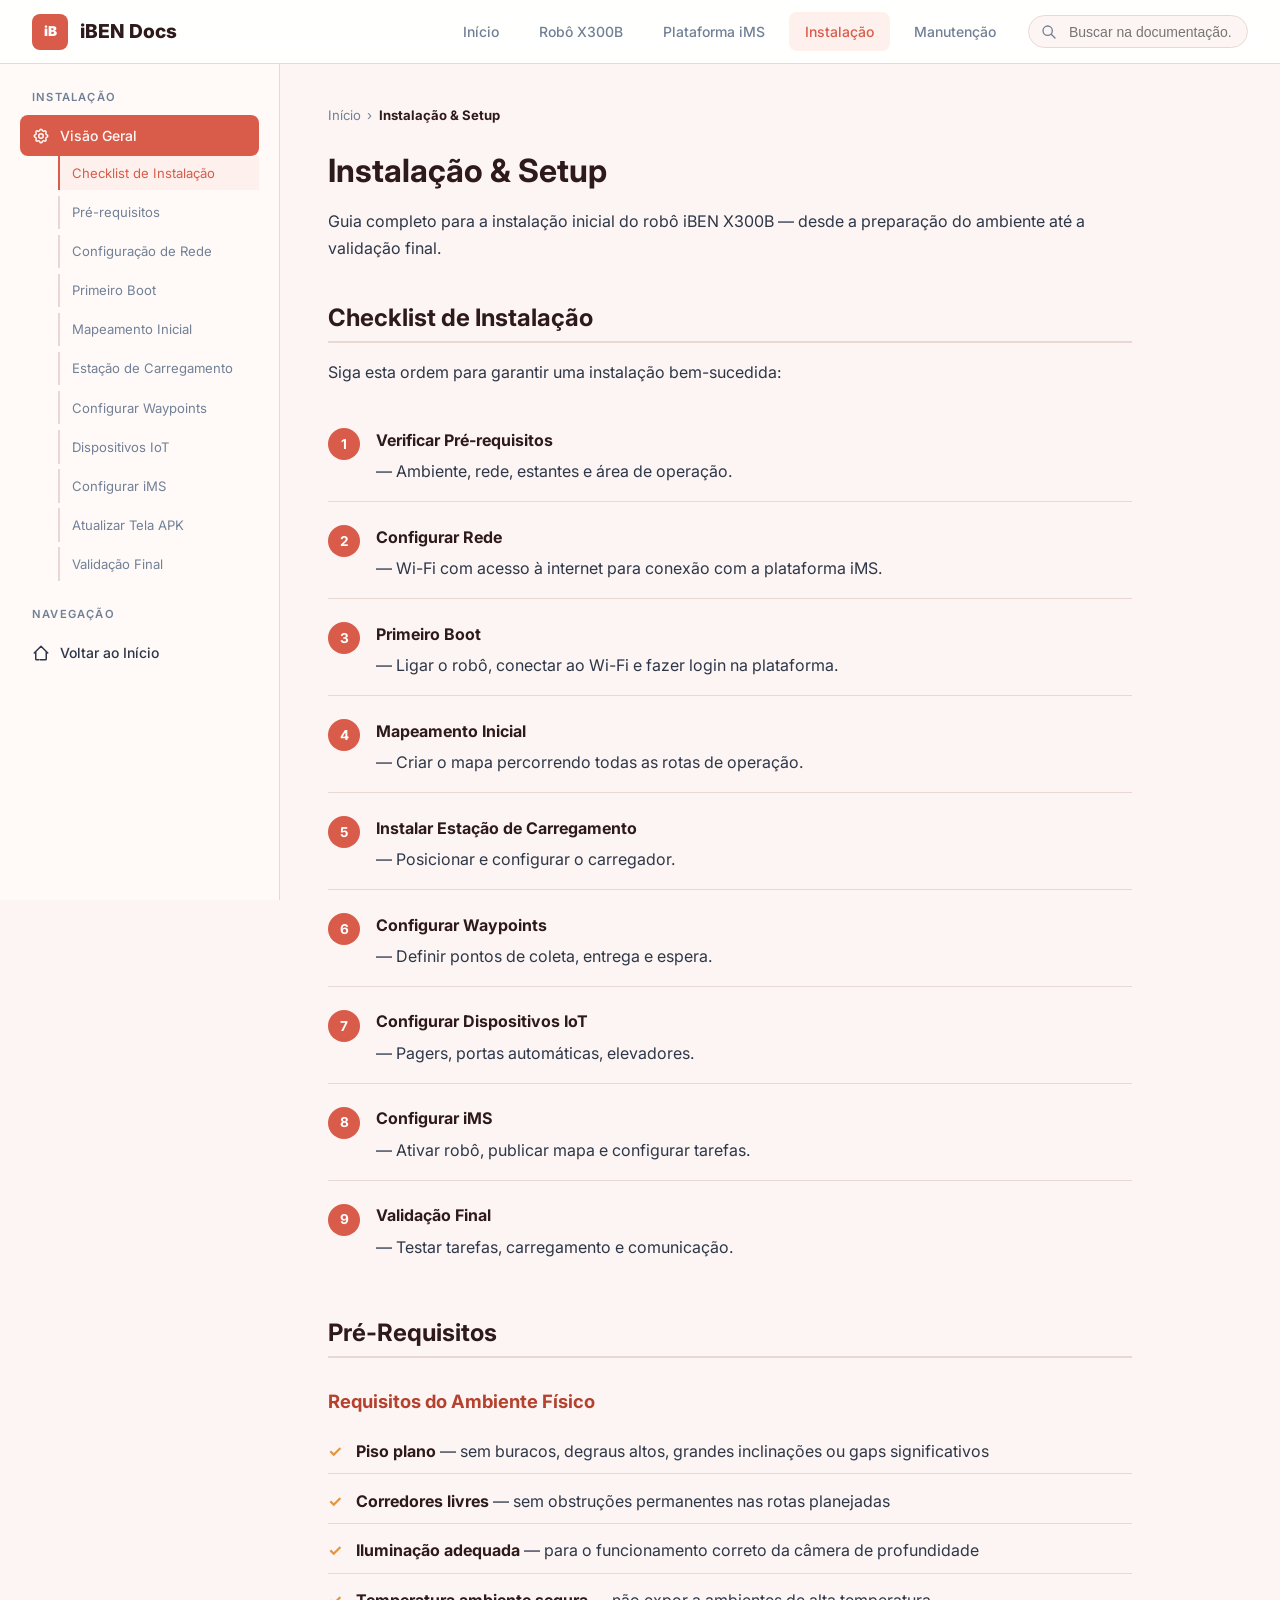
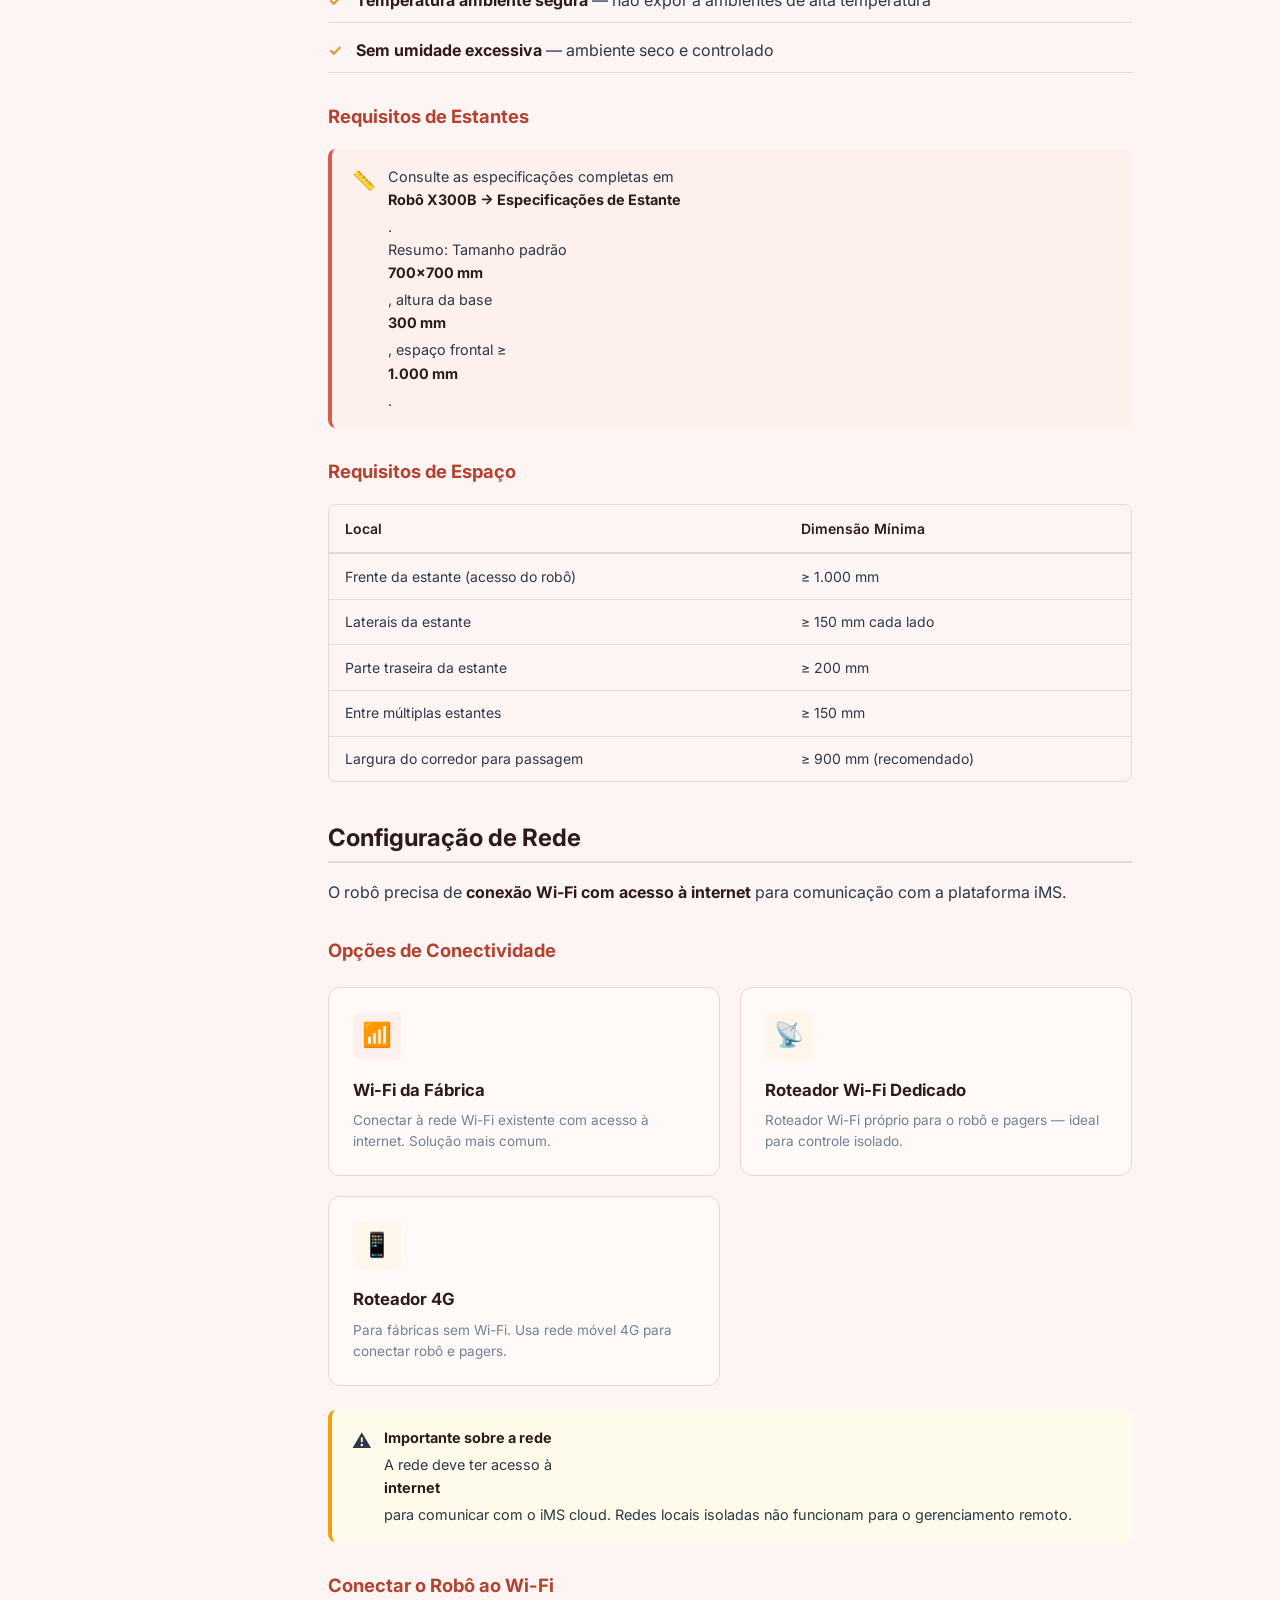
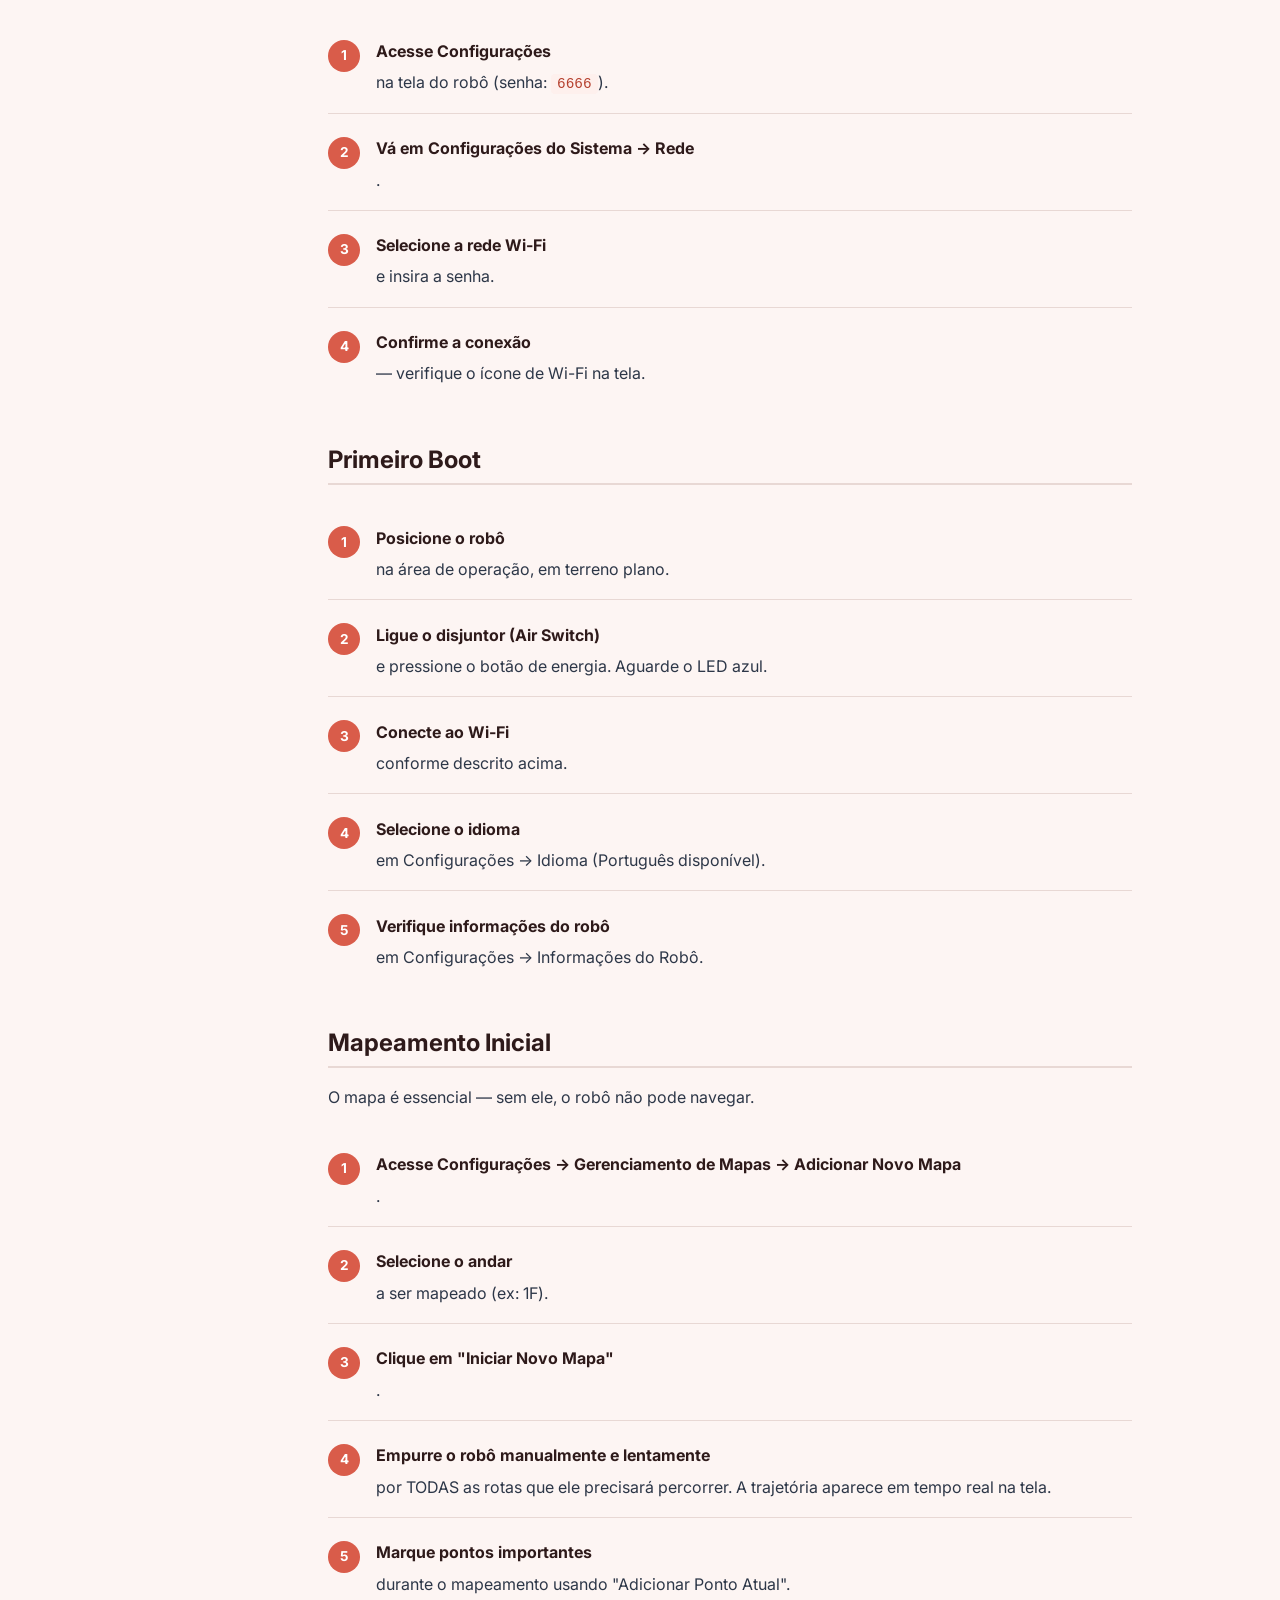
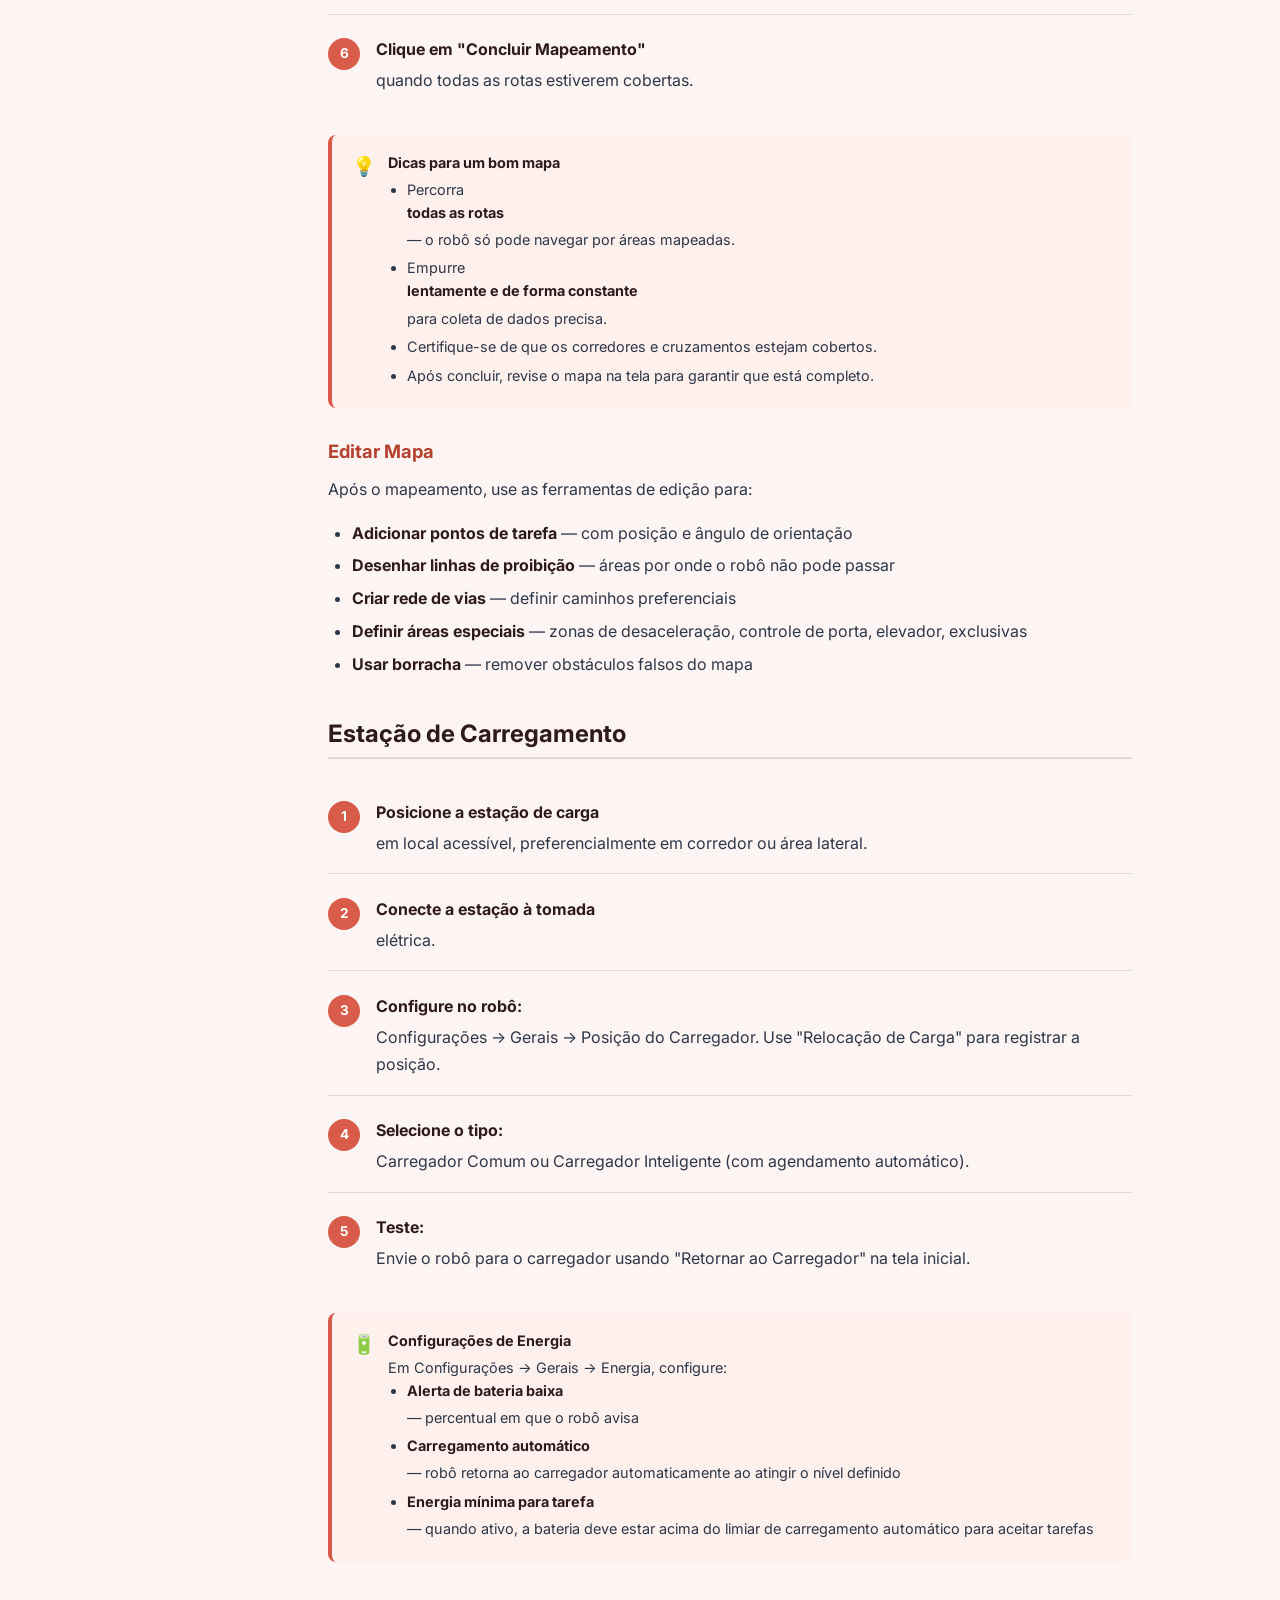
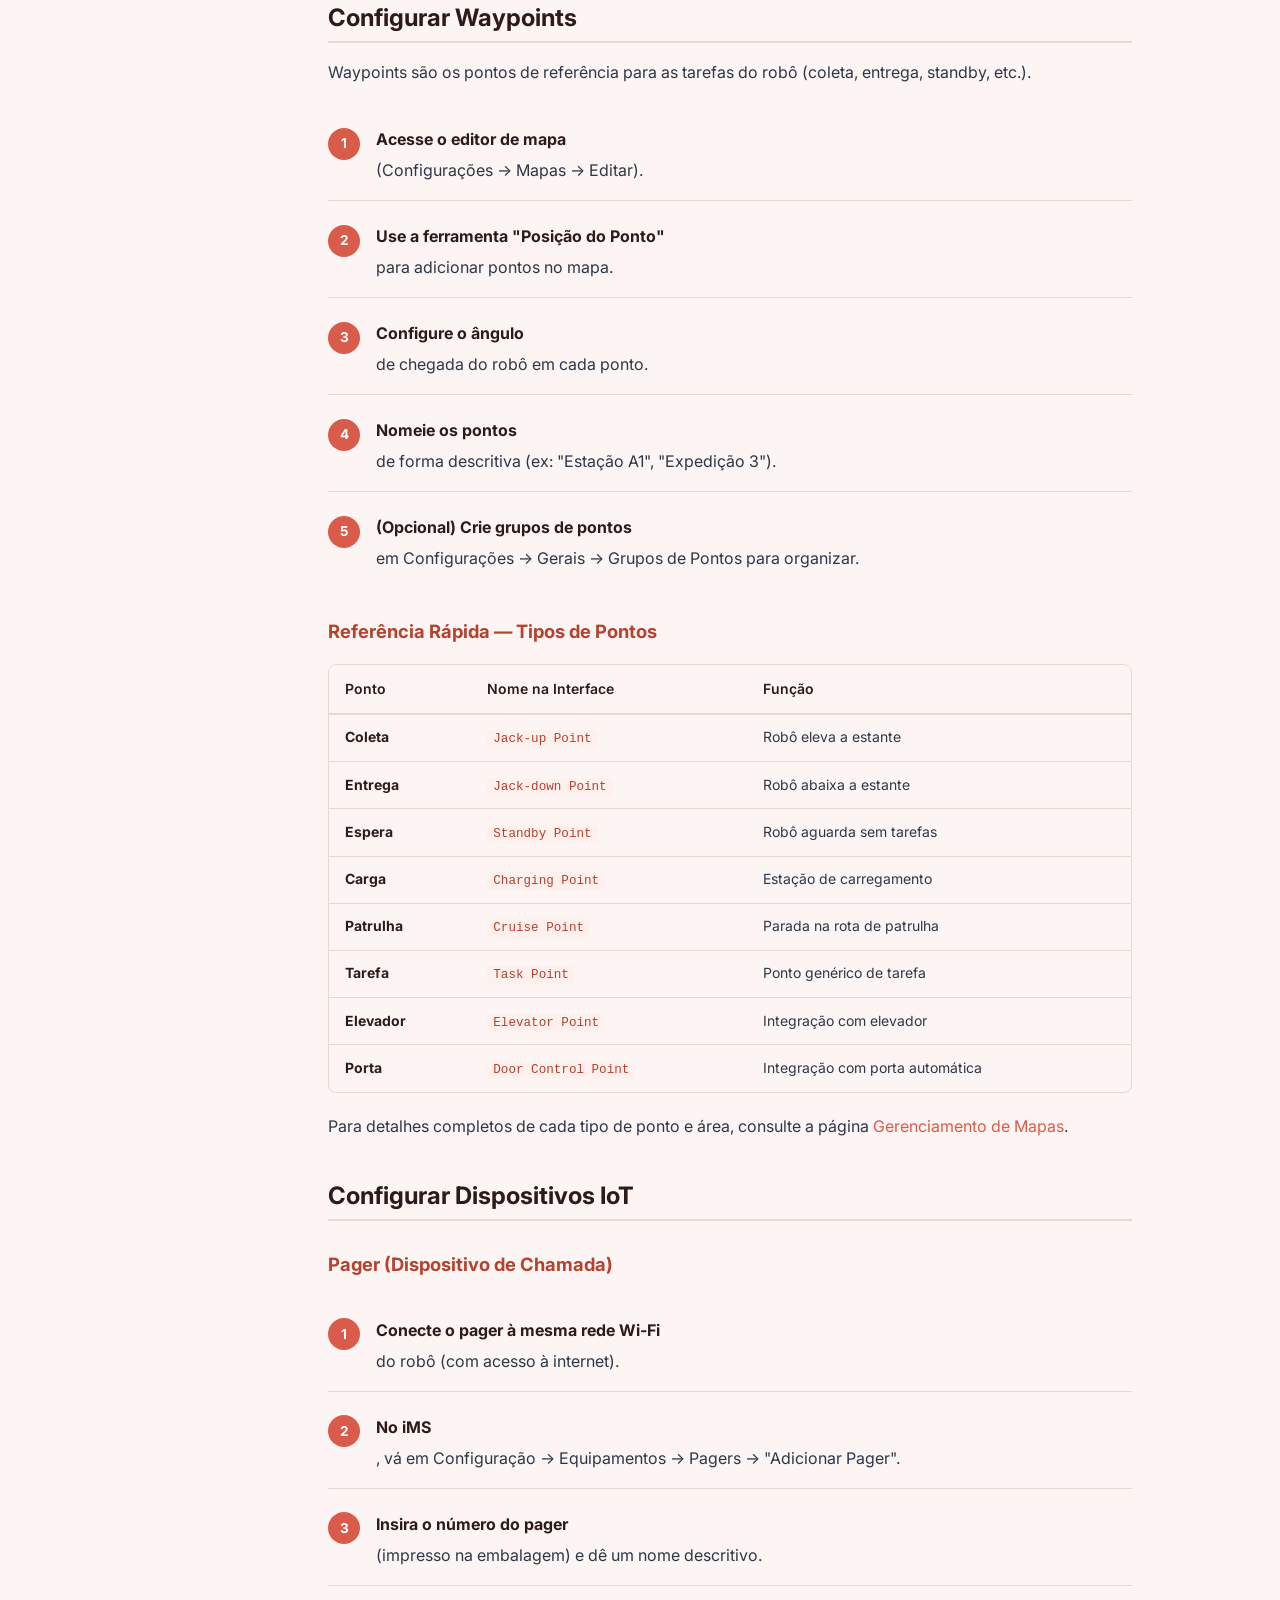
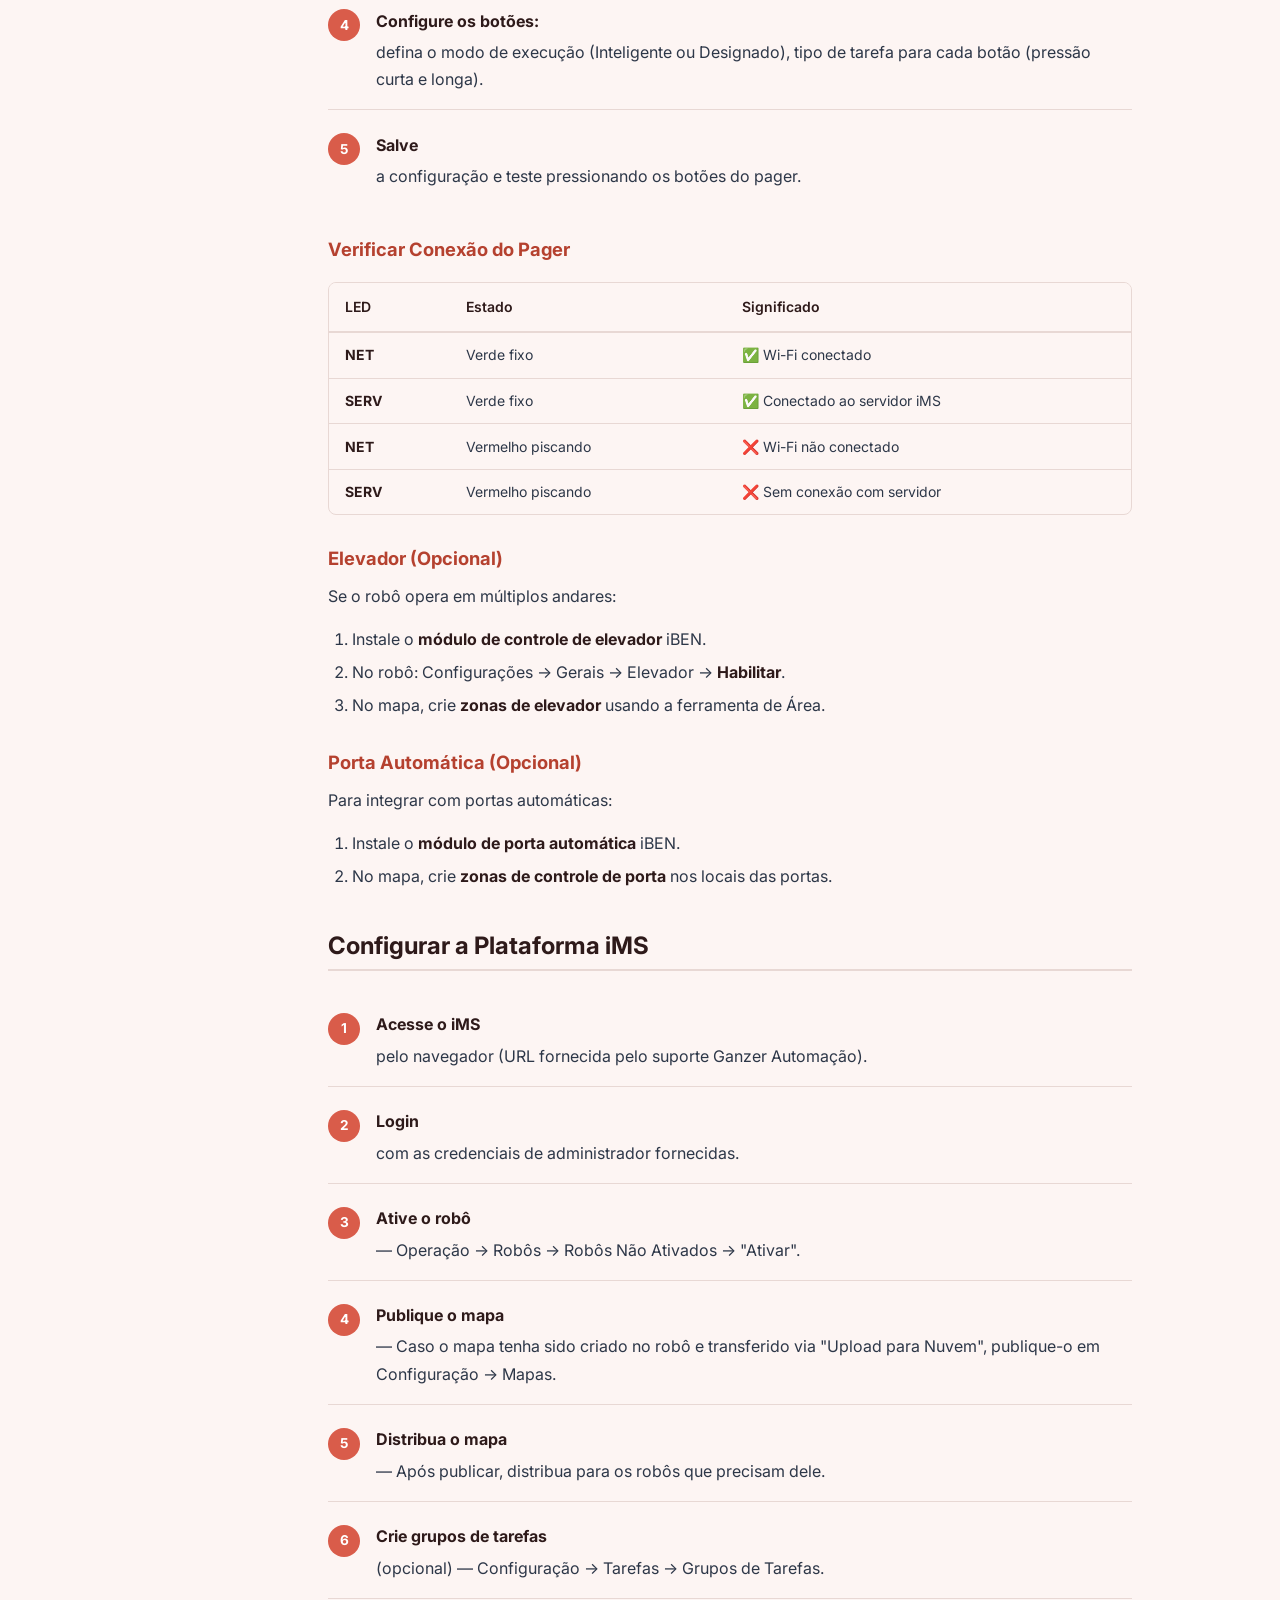
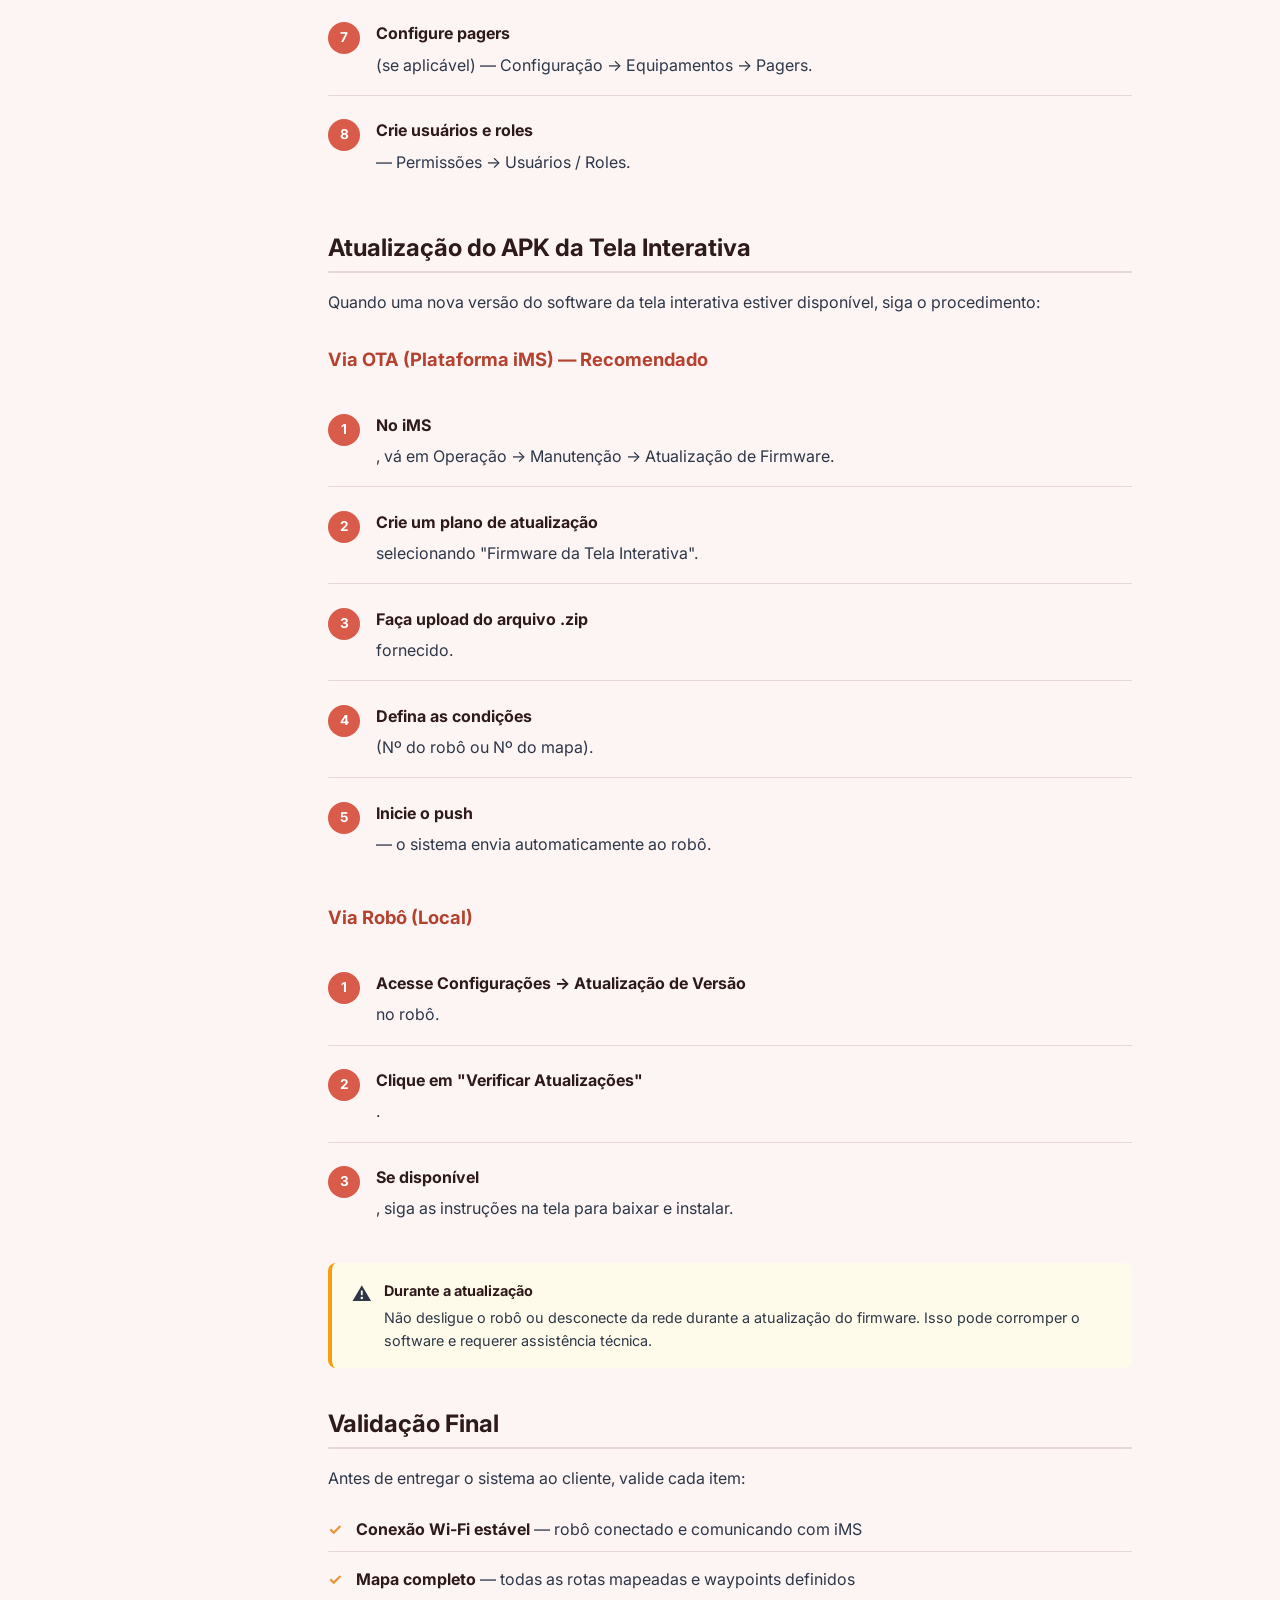
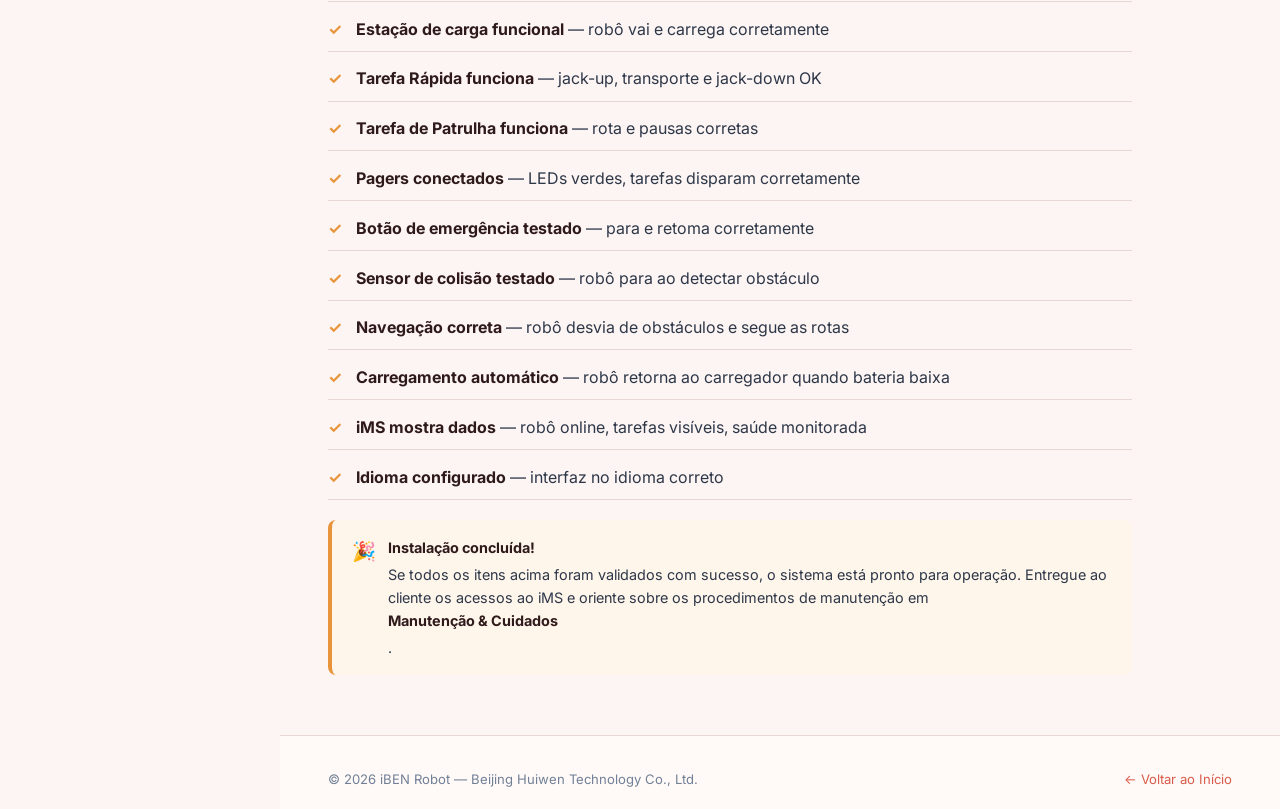
==== commit f36aa4a4: "Add quick reference tables for point types and area types in documentation" ====
--- a/docs/installation.html
+++ b/docs/installation.html
@@ -250,6 +250,26 @@
         <li><div><strong>(Opcional) Crie grupos de pontos</strong> em Configurações → Gerais → Grupos de Pontos para organizar.</div></li>
       </ol>
 
+      <h3>Referência Rápida — Tipos de Pontos</h3>
+      <div class="table-wrap">
+        <table>
+          <thead>
+            <tr><th>Ponto</th><th>Nome na Interface</th><th>Função</th></tr>
+          </thead>
+          <tbody>
+            <tr><td><strong>Coleta</strong></td><td><code>Jack-up Point</code></td><td>Robô eleva a estante</td></tr>
+            <tr><td><strong>Entrega</strong></td><td><code>Jack-down Point</code></td><td>Robô abaixa a estante</td></tr>
+            <tr><td><strong>Espera</strong></td><td><code>Standby Point</code></td><td>Robô aguarda sem tarefas</td></tr>
+            <tr><td><strong>Carga</strong></td><td><code>Charging Point</code></td><td>Estação de carregamento</td></tr>
+            <tr><td><strong>Patrulha</strong></td><td><code>Cruise Point</code></td><td>Parada na rota de patrulha</td></tr>
+            <tr><td><strong>Tarefa</strong></td><td><code>Task Point</code></td><td>Ponto genérico de tarefa</td></tr>
+            <tr><td><strong>Elevador</strong></td><td><code>Elevator Point</code></td><td>Integração com elevador</td></tr>
+            <tr><td><strong>Porta</strong></td><td><code>Door Control Point</code></td><td>Integração com porta automática</td></tr>
+          </tbody>
+        </table>
+      </div>
+      <p>Para detalhes completos de cada tipo de ponto e área, consulte a página <a href="robot-x300b.html#map-management">Gerenciamento de Mapas</a>.</p>
+
       <!-- ══ IoT ══ -->
       <h2 id="iot">Configurar Dispositivos IoT</h2>
 
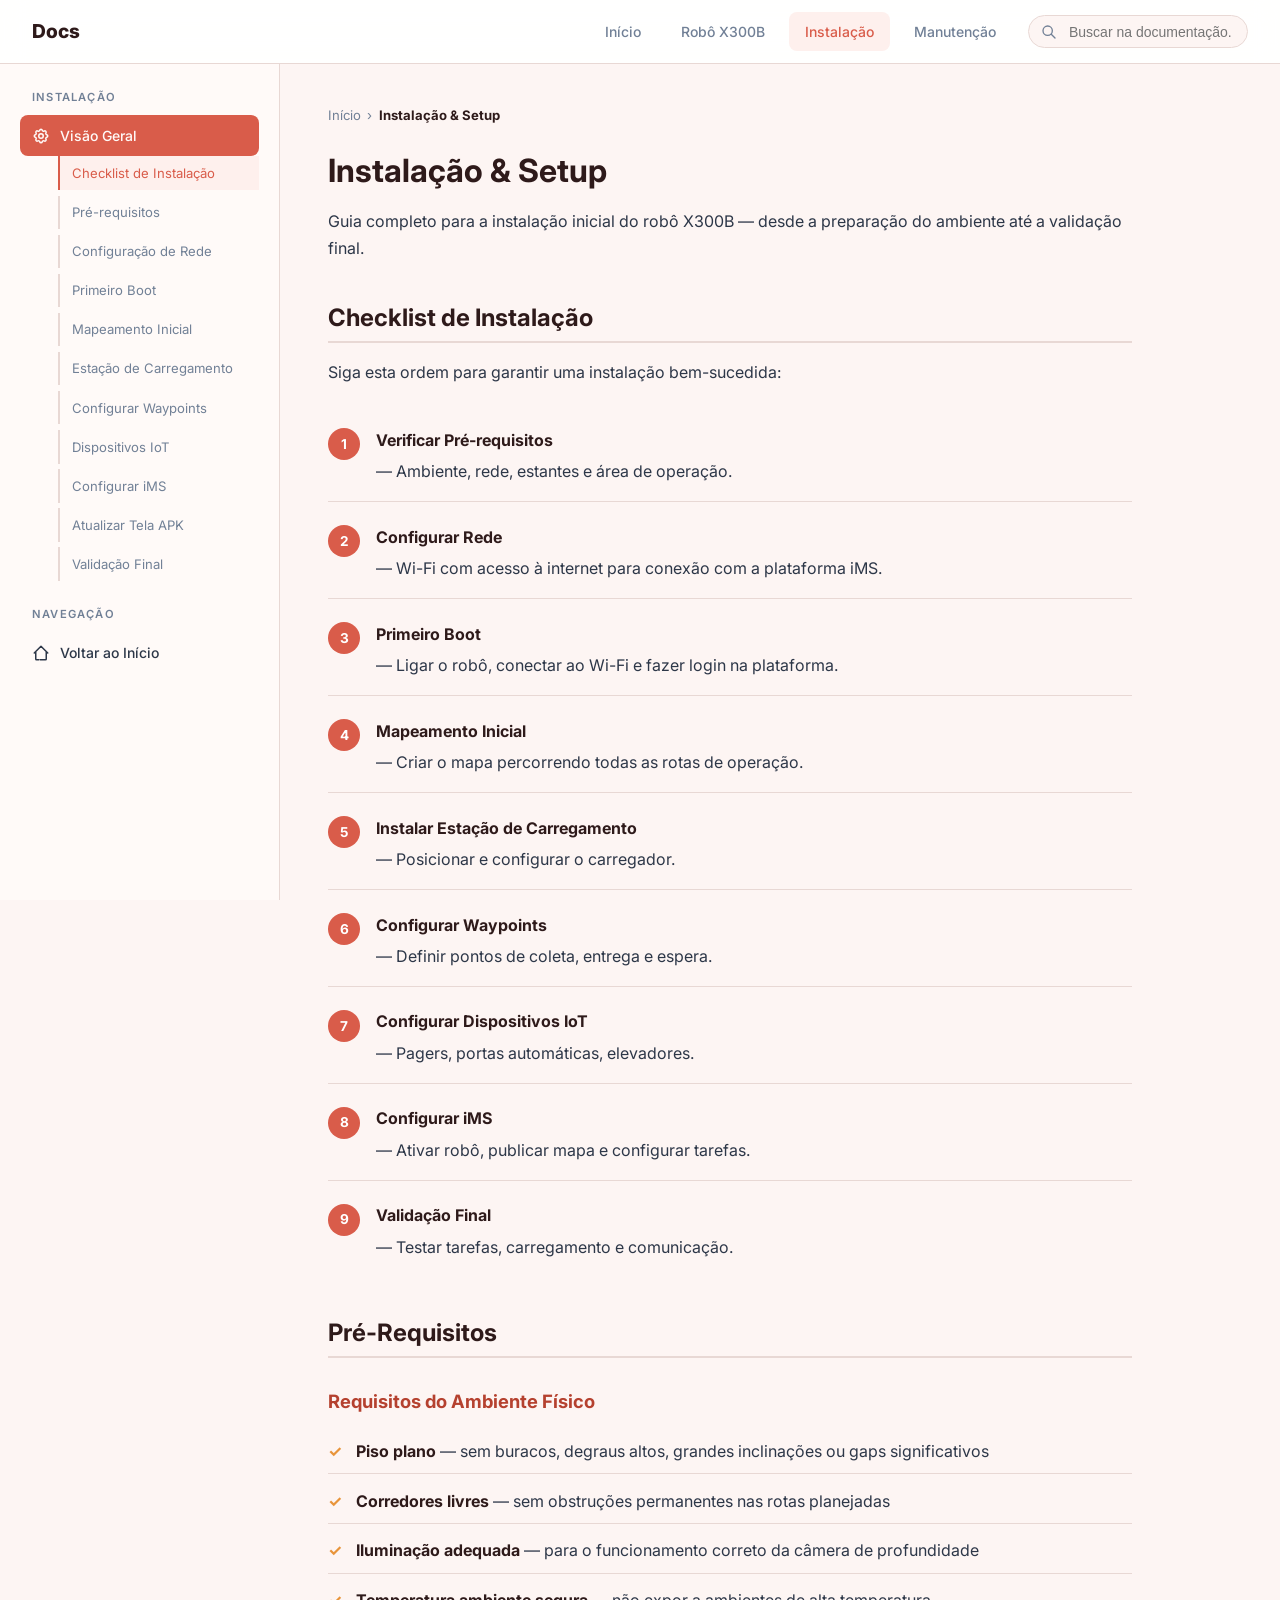
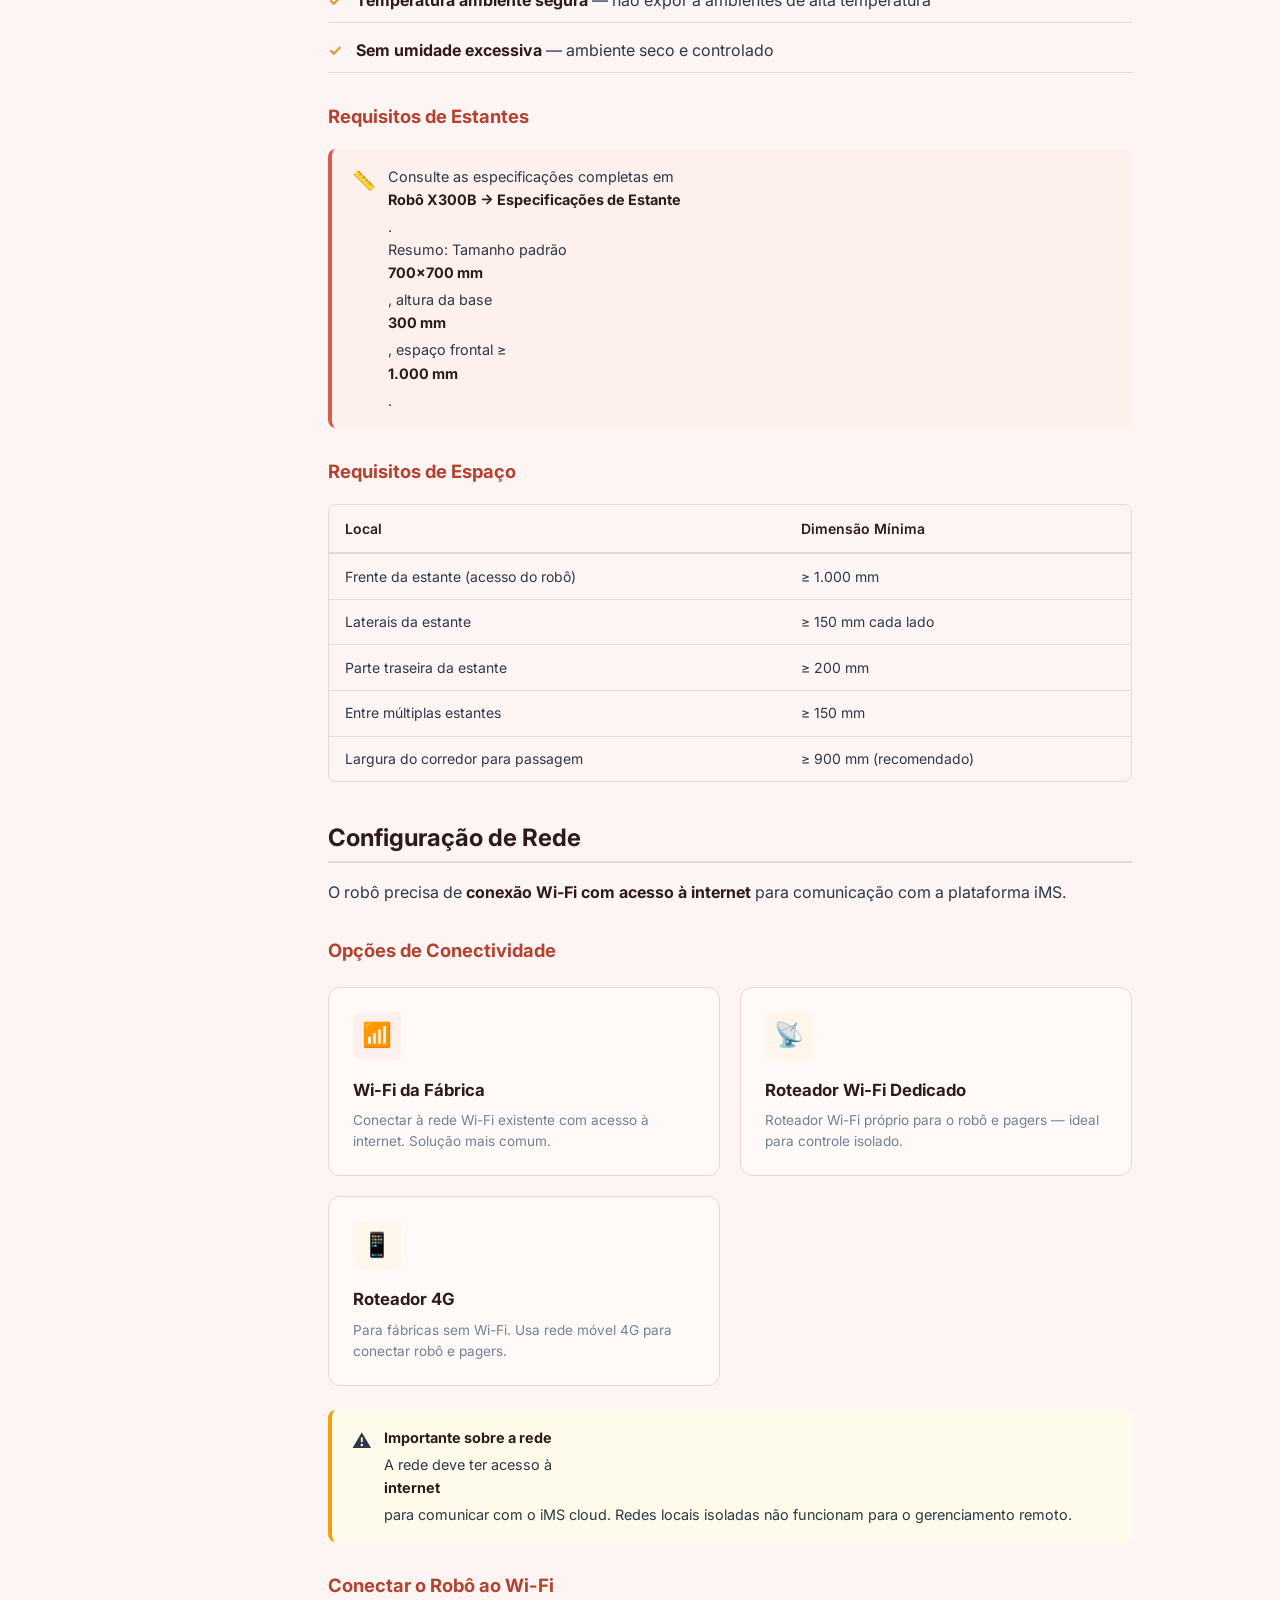
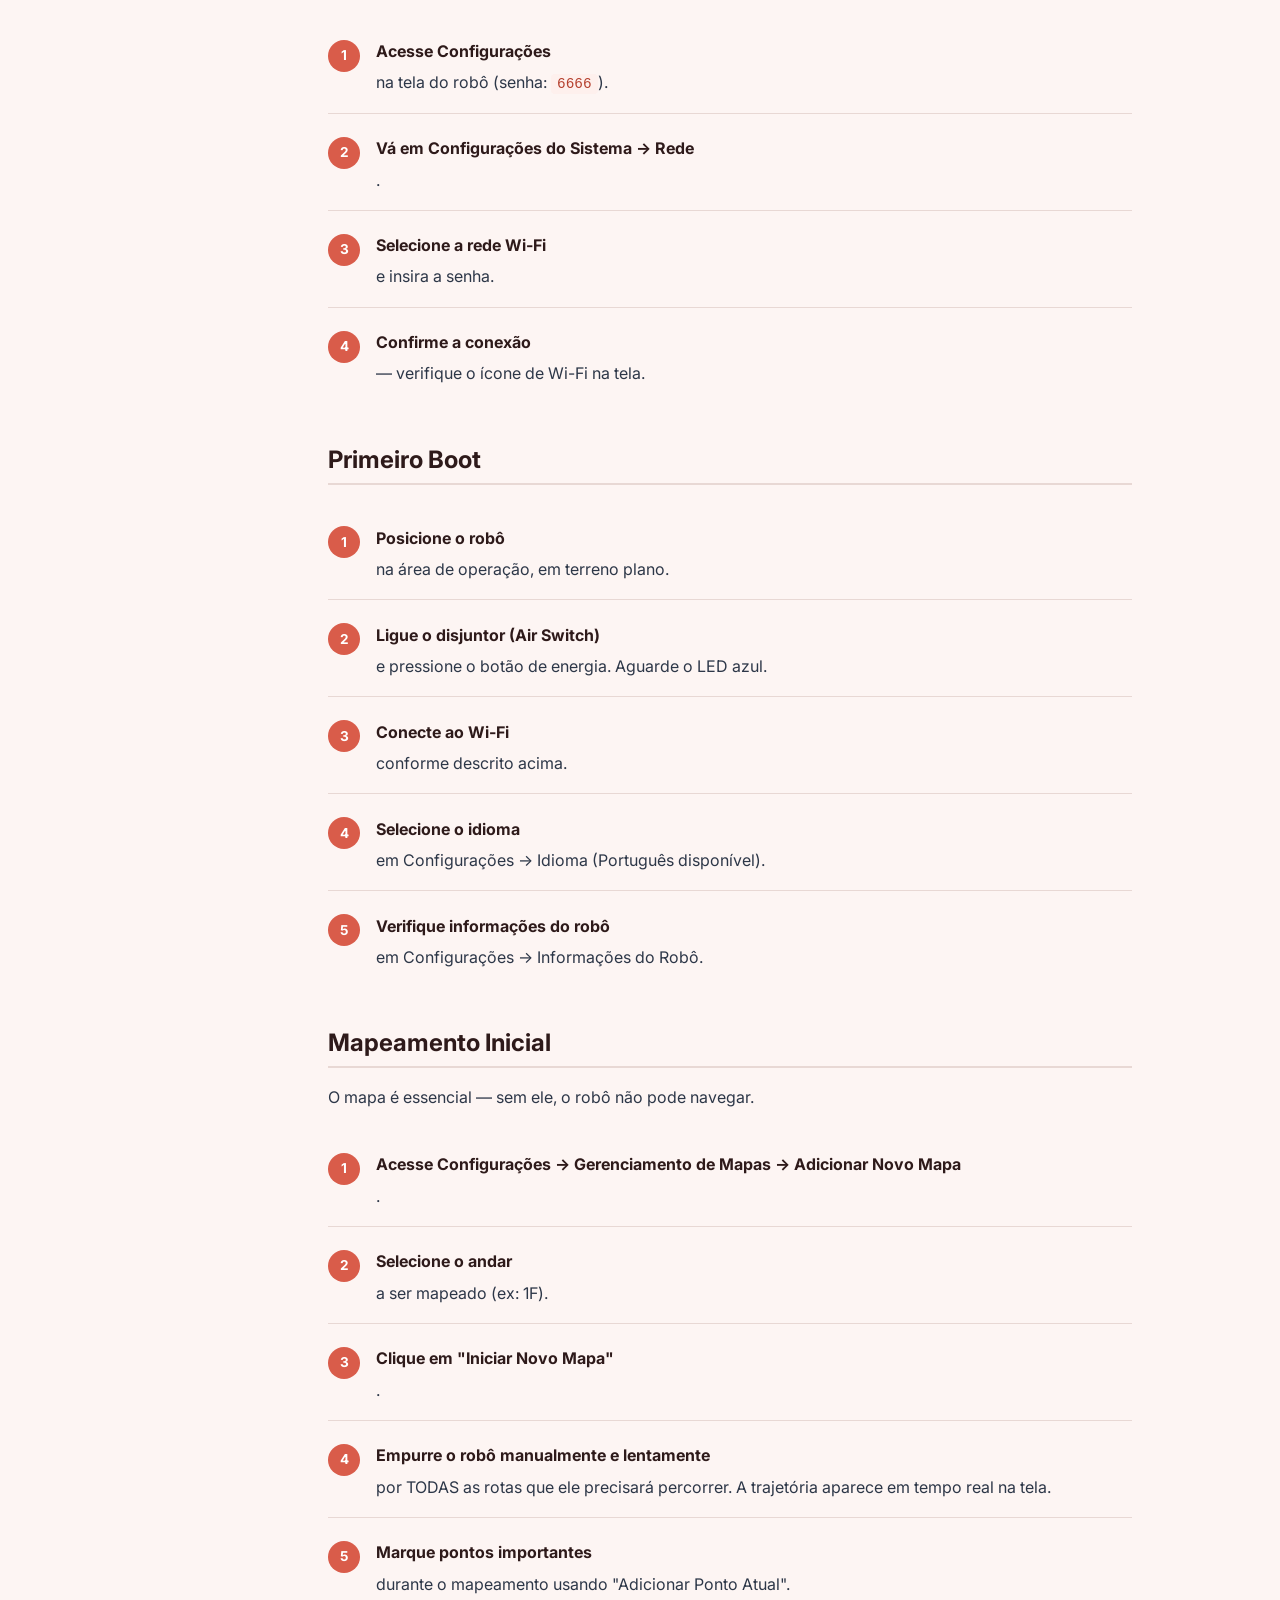
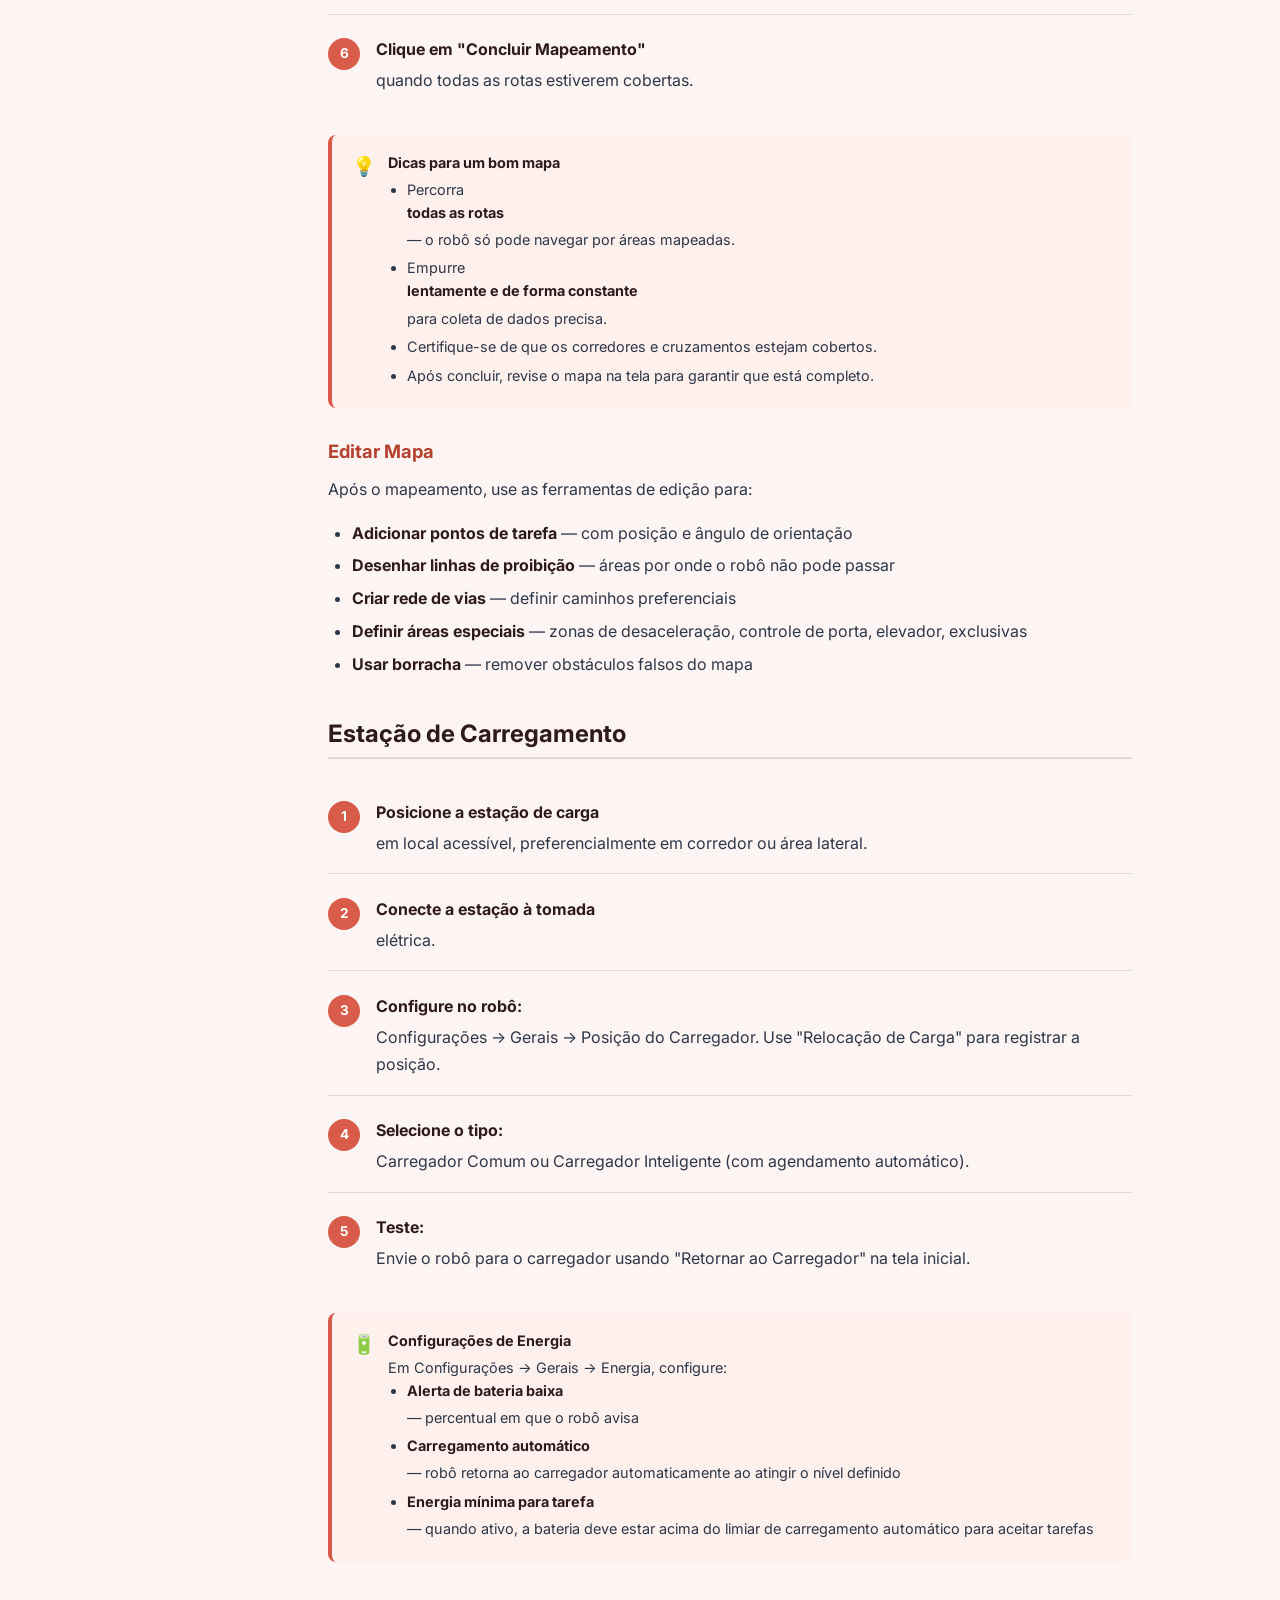
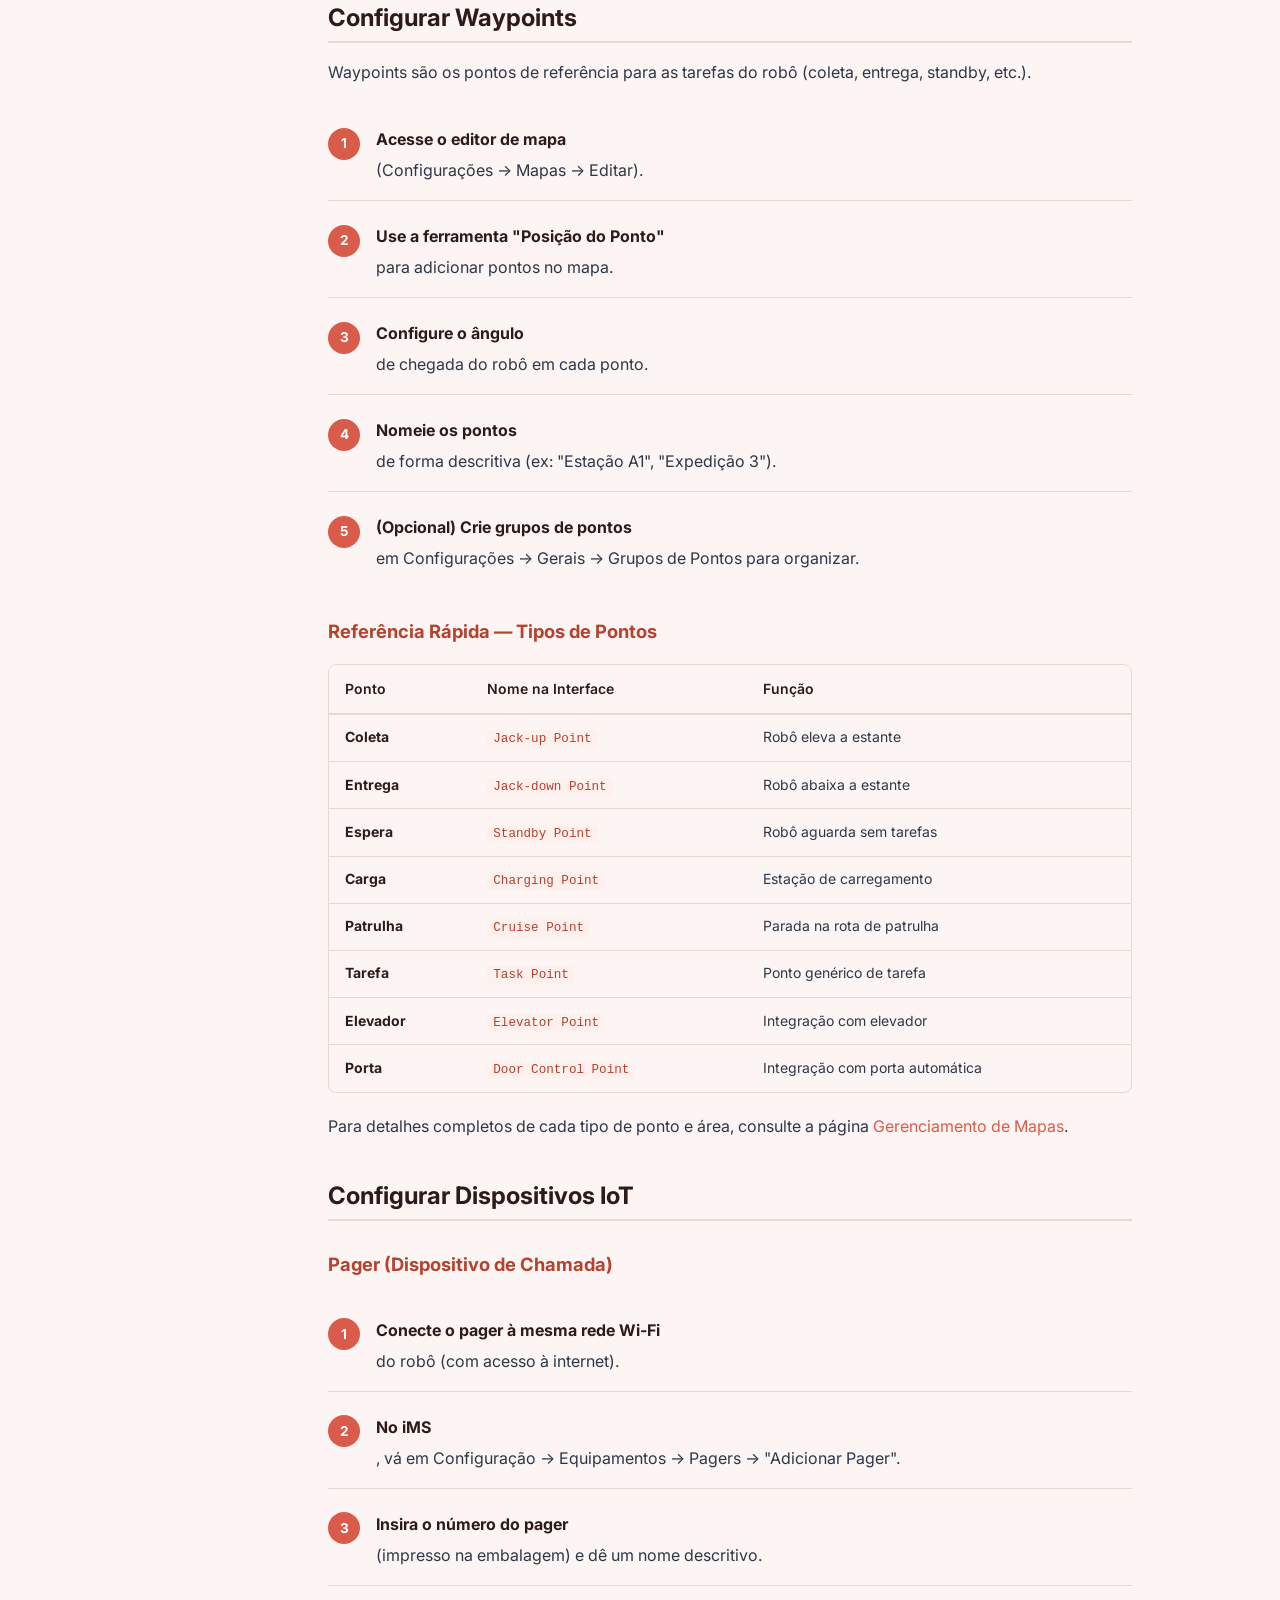
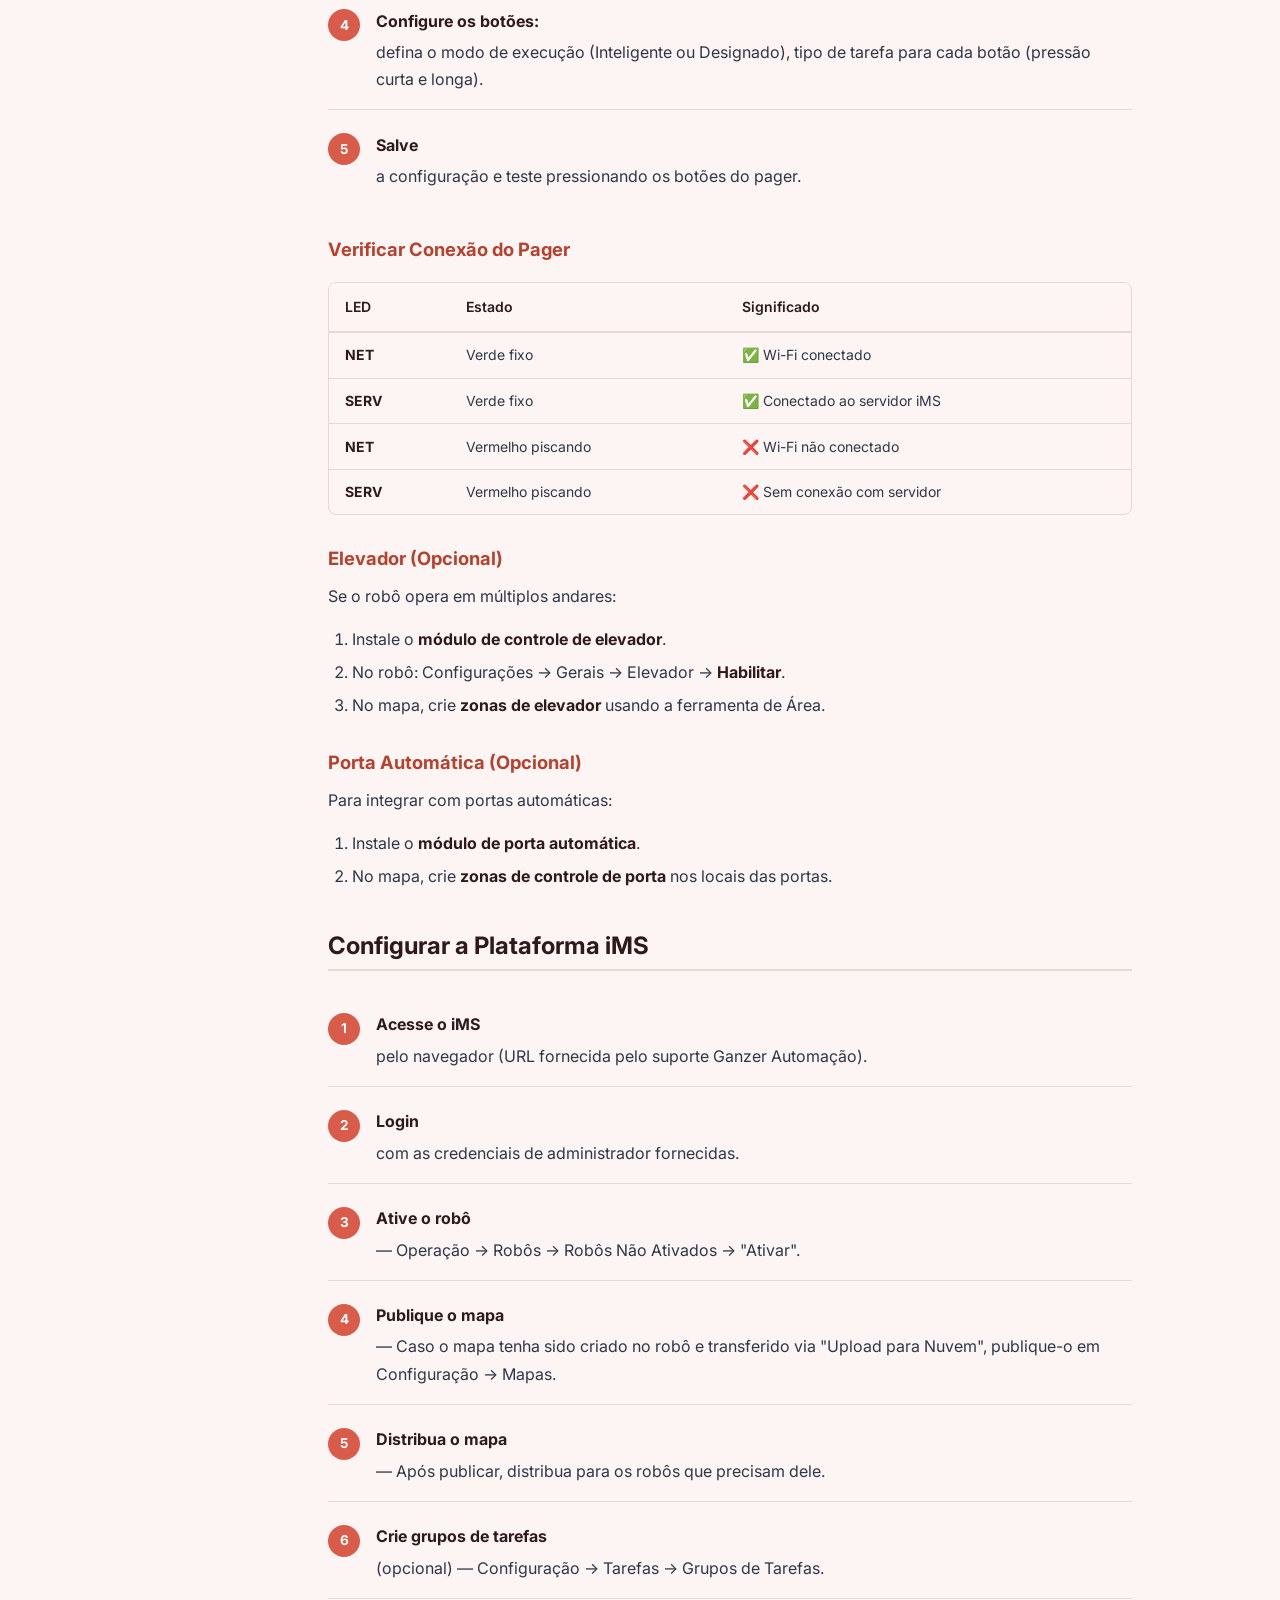
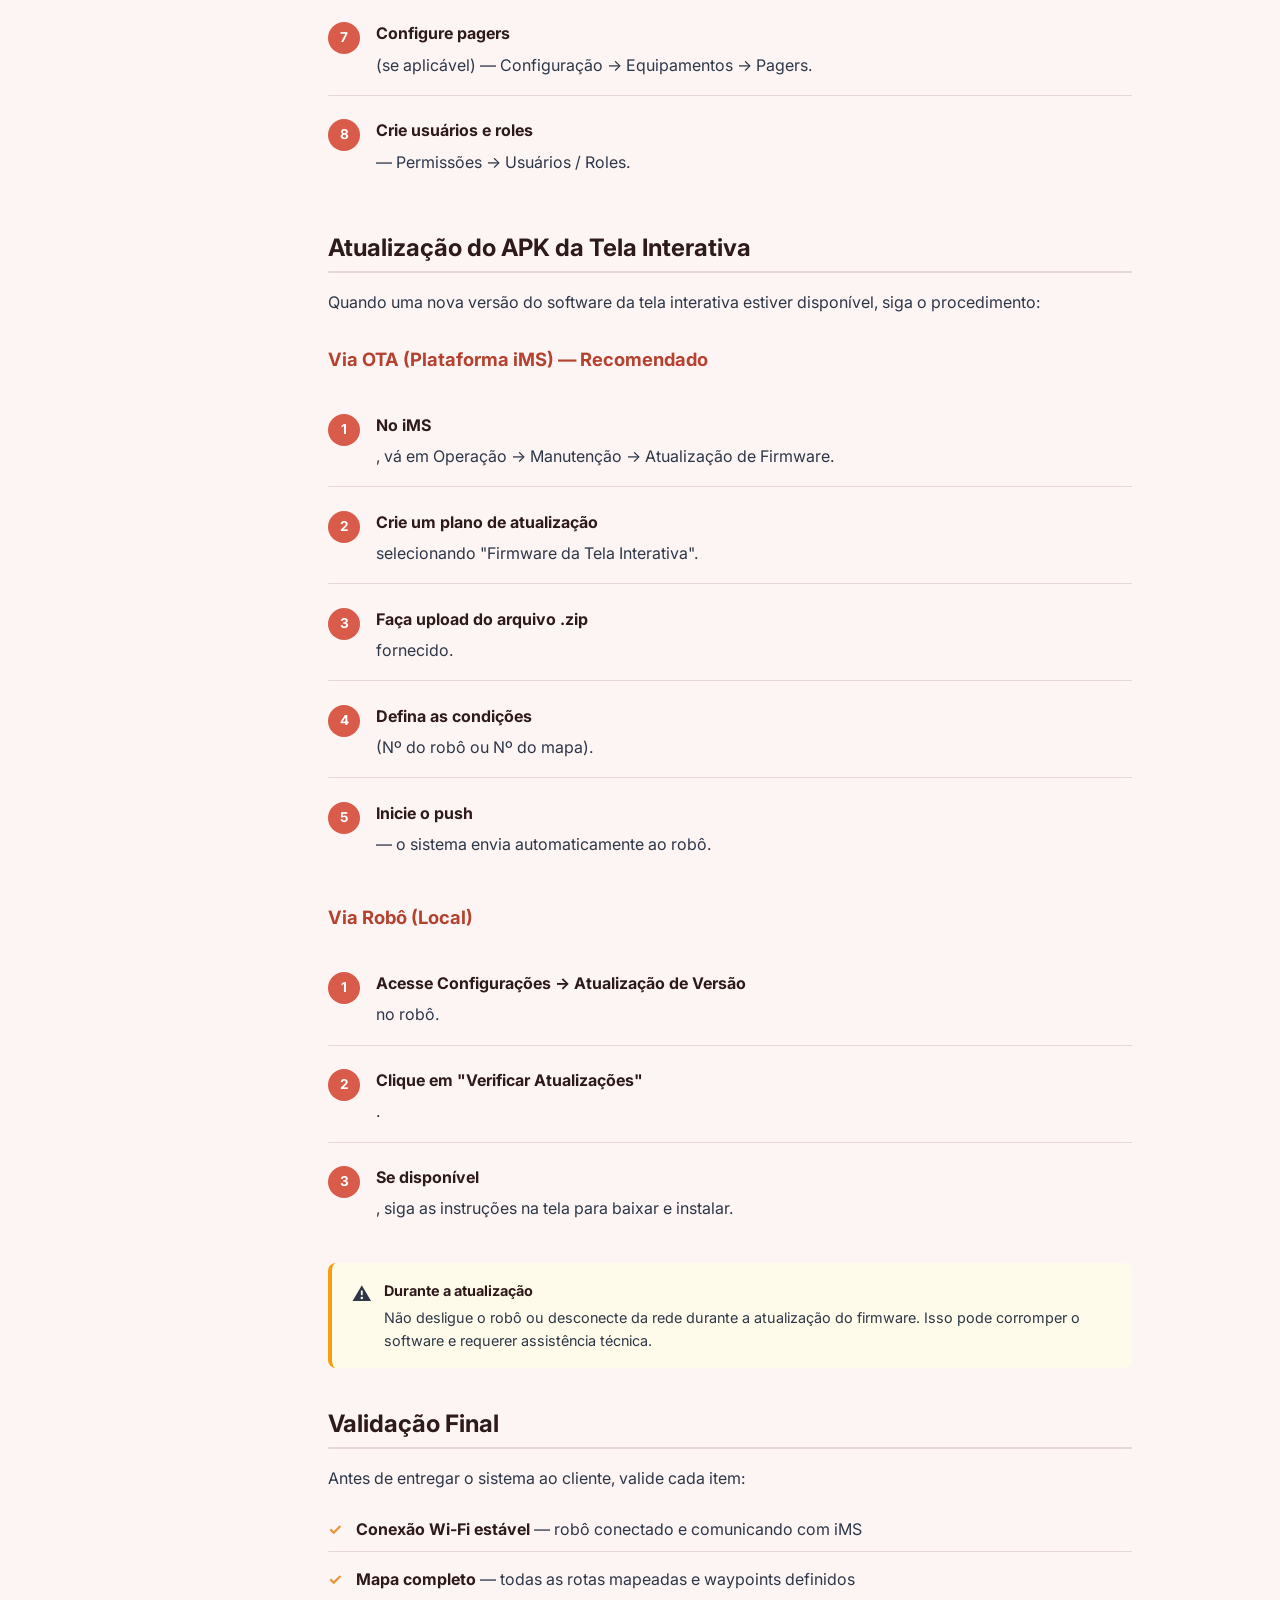
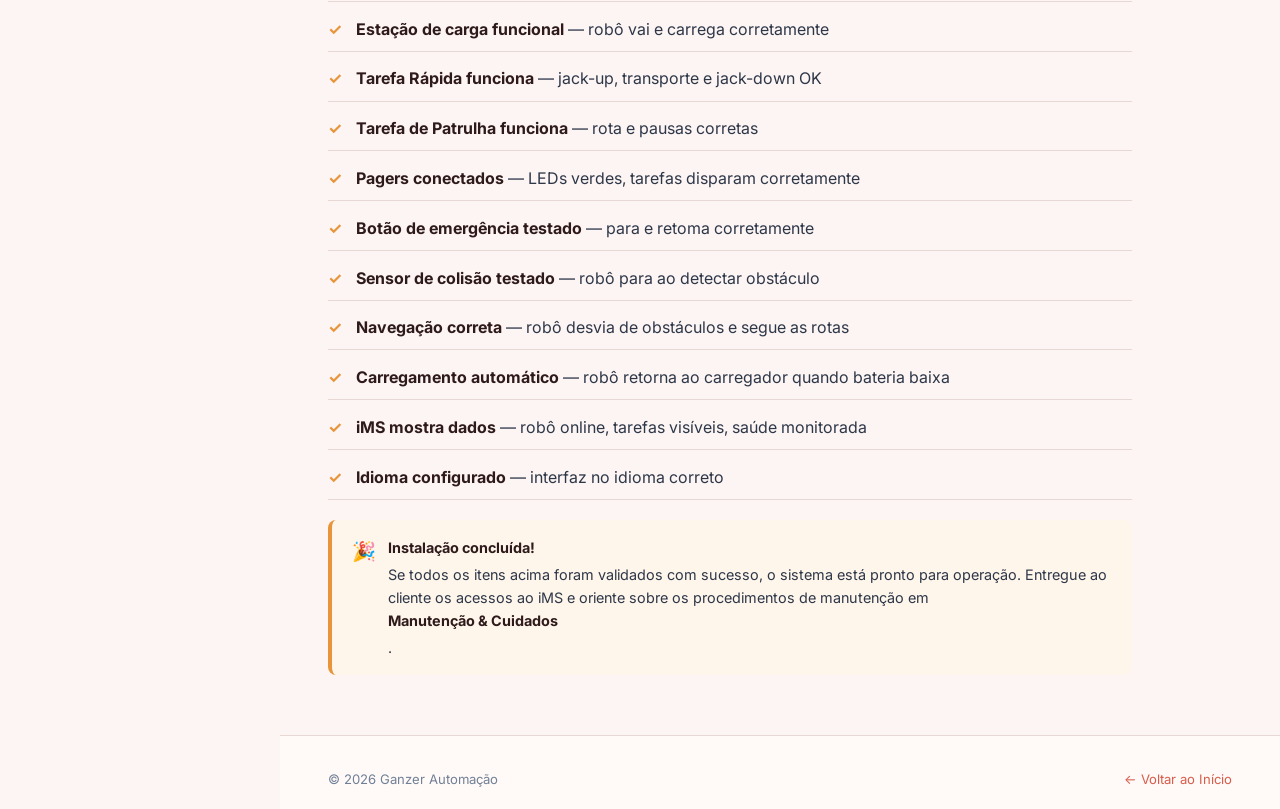
==== commit da61b6d3: "Refactor documentation to reflect rebranding from iBEN Robot to Robô X300B - Updated titles and head" ====
--- a/docs/installation.html
+++ b/docs/installation.html
@@ -3,7 +3,7 @@
 <head>
   <meta charset="UTF-8">
   <meta name="viewport" content="width=device-width, initial-scale=1.0">
-  <title>Instalação & Setup — iBEN Docs</title>
+  <title>Instalação & Setup — Documentação</title>
   <link href="https://fonts.googleapis.com/css2?family=Inter:wght@400;500;600;700;800;900&display=swap" rel="stylesheet">
   <link rel="stylesheet" href="css/style.css">
 </head>
@@ -12,13 +12,11 @@
   <header class="header">
     <button class="menu-toggle" aria-label="Menu"><span></span><span></span><span></span></button>
     <a href="index.html" class="header__logo">
-      <div class="header__logo-icon">iB</div>
-      iBEN Docs
+      Docs
     </a>
     <nav class="header__nav">
       <a href="index.html">Início</a>
       <a href="robot-x300b.html">Robô X300B</a>
-      <a href="ims-platform.html">Plataforma iMS</a>
       <a href="installation.html" class="active">Instalação</a>
       <a href="maintenance.html">Manutenção</a>
     </nav>
@@ -72,7 +70,7 @@
       </div>
 
       <h1>Instalação & Setup</h1>
-      <p>Guia completo para a instalação inicial do robô iBEN X300B — desde a preparação do ambiente até a validação final.</p>
+      <p>Guia completo para a instalação inicial do robô X300B — desde a preparação do ambiente até a validação final.</p>
 
       <!-- ══ OVERVIEW ══ -->
       <h2 id="overview">Checklist de Instalação</h2>
@@ -300,7 +298,7 @@
       <h3>Elevador (Opcional)</h3>
       <p>Se o robô opera em múltiplos andares:</p>
       <ol>
-        <li>Instale o <strong>módulo de controle de elevador</strong> iBEN.</li>
+        <li>Instale o <strong>módulo de controle de elevador</strong>.</li>
         <li>No robô: Configurações → Gerais → Elevador → <strong>Habilitar</strong>.</li>
         <li>No mapa, crie <strong>zonas de elevador</strong> usando a ferramenta de Área.</li>
       </ol>
@@ -308,7 +306,7 @@
       <h3>Porta Automática (Opcional)</h3>
       <p>Para integrar com portas automáticas:</p>
       <ol>
-        <li>Instale o <strong>módulo de porta automática</strong> iBEN.</li>
+        <li>Instale o <strong>módulo de porta automática</strong>.</li>
         <li>No mapa, crie <strong>zonas de controle de porta</strong> nos locais das portas.</li>
       </ol>
 
@@ -385,7 +383,7 @@
   </div>
 
   <footer class="footer">
-    <span>© 2026 iBEN Robot — Beijing Huiwen Technology Co., Ltd.</span>
+    <span>© 2026 Ganzer Automação</span>
     <span><a href="index.html">← Voltar ao Início</a></span>
   </footer>
 
--- a/docs/css/style.css
+++ b/docs/css/style.css
@@ -1,5 +1,5 @@
 /* ═══════════════════════════════════════════════
-   iBEN Robot Documentation — Clean Design System
+   Robô X300B — Documentação — Design System
    ═══════════════════════════════════════════════ */
 
 /* ── Reset & Variables ─────────────────────── */
